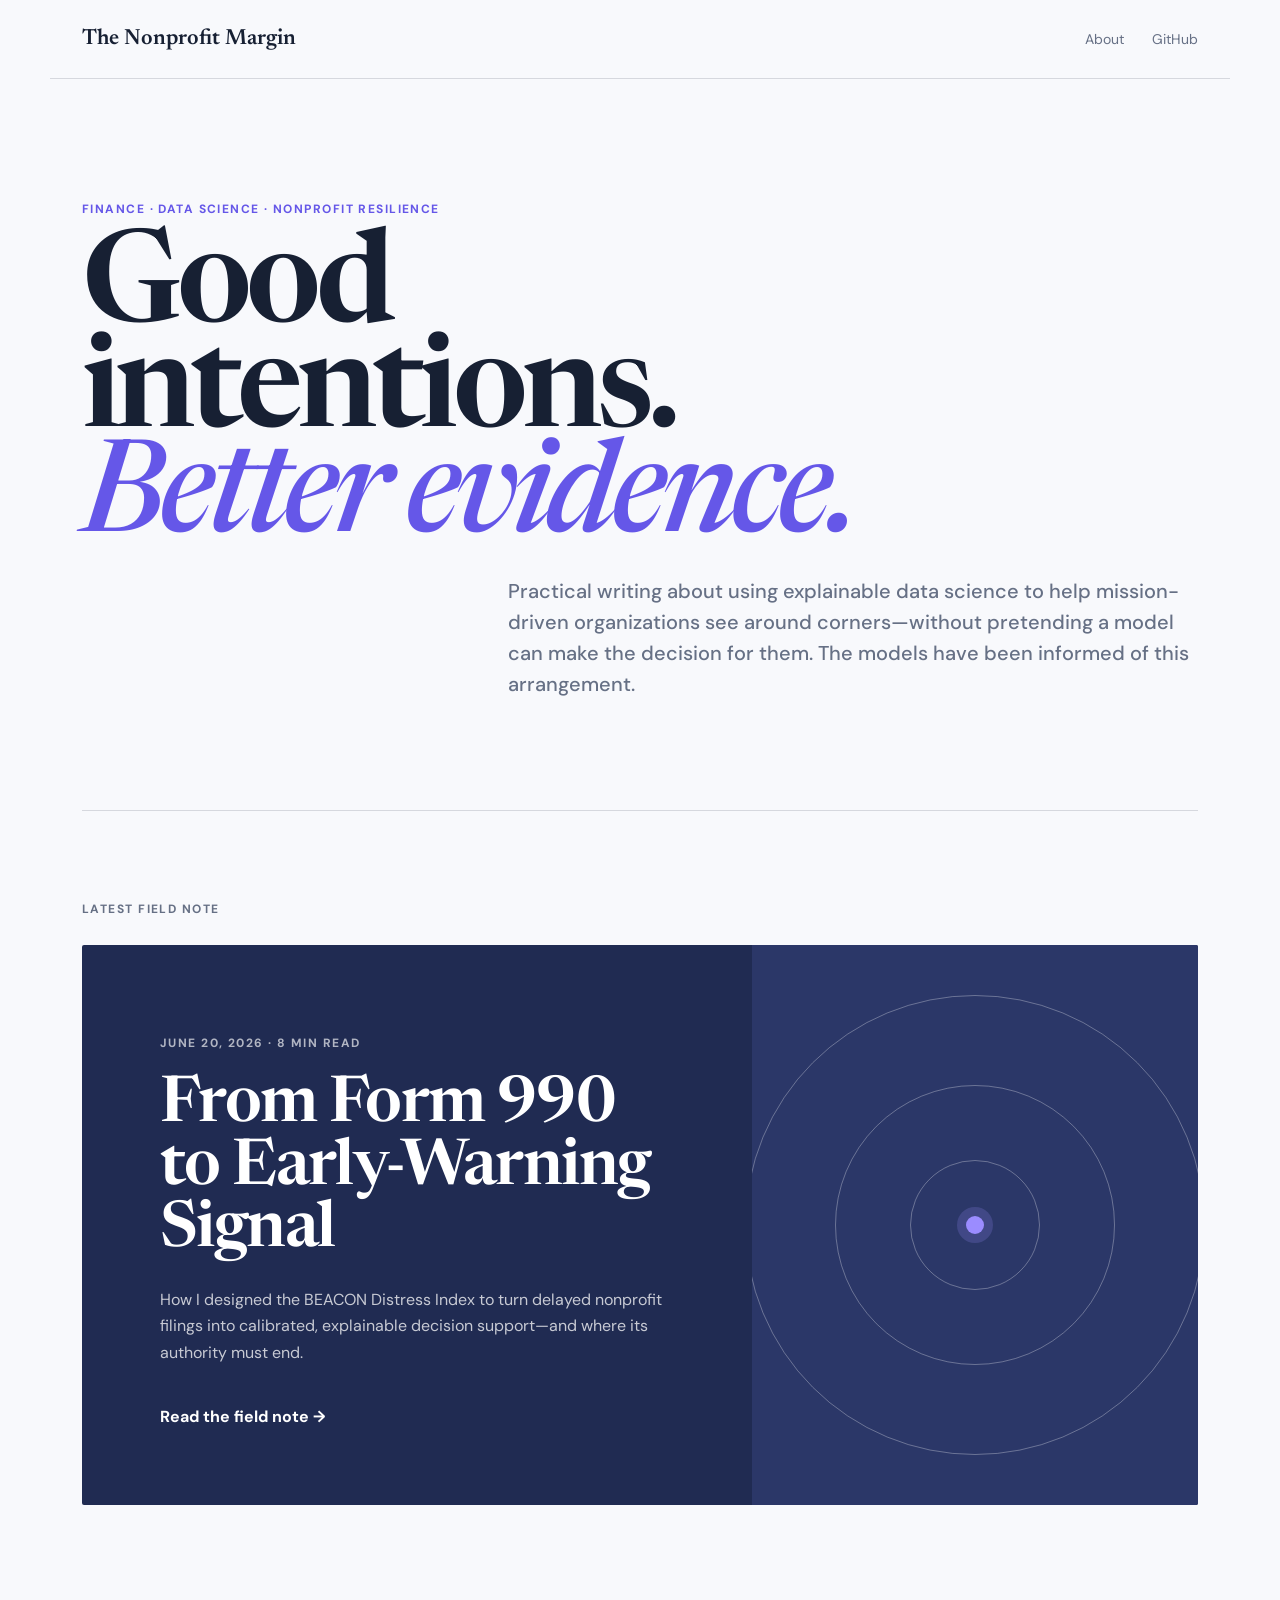
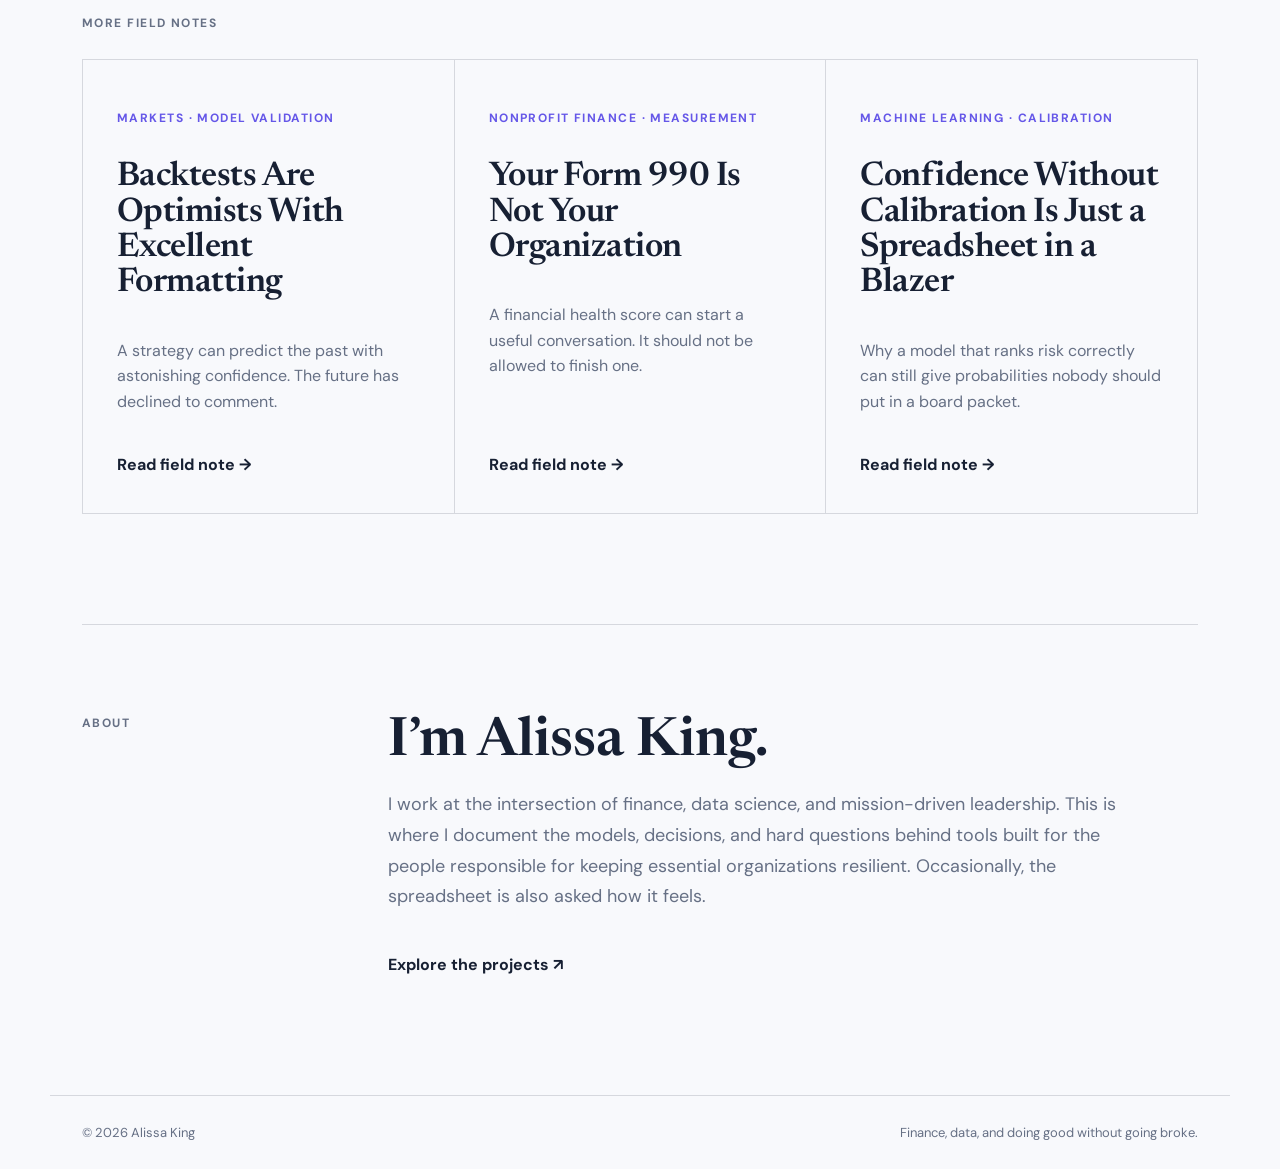
==== index.html @ 967e3ac9 "Publish three new field notes" ====
<!doctype html>
<html lang="en">
<head>
  <meta charset="utf-8">
  <meta name="viewport" content="width=device-width, initial-scale=1">
  <meta name="description" content="Practical finance, forecasting, and explainable AI for nonprofit leaders.">
  <title>The Nonprofit Margin — Alissa King</title>
  <link rel="preconnect" href="https://fonts.googleapis.com">
  <link rel="preconnect" href="https://fonts.gstatic.com" crossorigin>
  <link href="https://fonts.googleapis.com/css2?family=DM+Sans:wght@400;500;600;700&family=Newsreader:opsz,wght@6..72,500;6..72,600&display=swap" rel="stylesheet">
  <link rel="stylesheet" href="assets/styles.css?v=20260620-3">
  <script src="assets/margin.js?v=20260620-3" defer></script>
</head>
<body>
  <header class="site-header">
    <a class="wordmark" href="index.html">The Nonprofit Margin</a>
    <nav aria-label="Primary navigation">
      <a href="#about">About</a>
      <a href="https://github.com/Alissa-King">GitHub</a>
    </nav>
  </header>

  <main>
    <section class="hero">
      <p class="eyebrow">Finance · Data Science · Nonprofit Resilience</p>
      <h1>Good intentions.<br><em>Better evidence.</em></h1>
      <p class="hero-copy">Practical writing about using explainable data science to help mission-driven organizations see around corners—without pretending a model can make the decision for them. The models have been informed of this arrangement.</p>
    </section>

    <section class="latest" aria-labelledby="latest-heading">
      <div class="section-label" id="latest-heading">Latest field note</div>
      <article class="feature-card">
        <div class="feature-copy">
          <p class="post-meta"><time datetime="2026-06-20">June 20, 2026</time> · 8 min read</p>
          <h2><a href="posts/from-form-990-to-early-warning-signal.html">From Form 990 to Early-Warning Signal</a></h2>
          <p>How I designed the BEACON Distress Index to turn delayed nonprofit filings into calibrated, explainable decision support—and where its authority must end.</p>
          <a class="read-link" href="posts/from-form-990-to-early-warning-signal.html">Read the field note <span aria-hidden="true">→</span></a>
        </div>
        <div class="signal-visual" aria-hidden="true">
          <span class="pulse pulse-one"></span>
          <span class="pulse pulse-two"></span>
          <span class="pulse pulse-three"></span>
          <span class="signal-dot"></span>
        </div>
      </article>
    </section>

    <section class="post-archive" aria-labelledby="archive-heading">
      <div class="section-label" id="archive-heading">More field notes</div>
      <div class="post-grid">
        <article class="post-card">
          <p class="post-meta">Markets · Model validation</p>
          <h3><a href="posts/backtests-are-optimists.html">Backtests Are Optimists With Excellent Formatting</a></h3>
          <p>A strategy can predict the past with astonishing confidence. The future has declined to comment.</p>
          <a class="read-link" href="posts/backtests-are-optimists.html">Read field note →</a>
        </article>
        <article class="post-card">
          <p class="post-meta">Nonprofit finance · Measurement</p>
          <h3><a href="posts/your-990-is-not-your-organization.html">Your Form 990 Is Not Your Organization</a></h3>
          <p>A financial health score can start a useful conversation. It should not be allowed to finish one.</p>
          <a class="read-link" href="posts/your-990-is-not-your-organization.html">Read field note →</a>
        </article>
        <article class="post-card">
          <p class="post-meta">Machine learning · Calibration</p>
          <h3><a href="posts/confidence-without-calibration.html">Confidence Without Calibration Is Just a Spreadsheet in a Blazer</a></h3>
          <p>Why a model that ranks risk correctly can still give probabilities nobody should put in a board packet.</p>
          <a class="read-link" href="posts/confidence-without-calibration.html">Read field note →</a>
        </article>
      </div>
    </section>

    <section class="about" id="about">
      <div class="section-label">About</div>
      <div>
        <h2>I’m Alissa King.</h2>
        <p>I work at the intersection of finance, data science, and mission-driven leadership. This is where I document the models, decisions, and hard questions behind tools built for the people responsible for keeping essential organizations resilient. Occasionally, the spreadsheet is also asked how it feels.</p>
        <a class="read-link" href="https://github.com/Alissa-King">Explore the projects <span aria-hidden="true">↗</span></a>
      </div>
    </section>
  </main>

  <footer>
    <span>© 2026 Alissa King</span>
    <button class="footer-secret" type="button" data-footer-secret>Finance, data, and doing good without going broke.</button>
  </footer>
  <div class="toast" role="status" aria-live="polite" data-toast></div>
  <!-- You found the comment section. Excellent precision; terrible recall. -->
</body>
</html>
---- assets/styles.css ----
:root {
  --ink: #172033;
  --muted: #667085;
  --paper: #f8f9fc;
  --paper-deep: #edf0f7;
  --accent: #6557e8;
  --primary: #202b52;
  --line: rgba(23, 32, 51, 0.15);
  --display: "Newsreader", Georgia, serif;
  --sans: "DM Sans", system-ui, sans-serif;
}

* { box-sizing: border-box; }
html { scroll-behavior: smooth; }
body { margin: 0; color: var(--ink); background: var(--paper); font-family: var(--sans); }
a { color: inherit; }

.site-header, footer { max-width: 1180px; margin: auto; display: flex; justify-content: space-between; align-items: center; padding: 28px 32px; }
.site-header { border-bottom: 1px solid var(--line); }
.wordmark { font: 600 22px/1 var(--display); text-decoration: none; }
nav { display: flex; gap: 28px; }
nav a { color: var(--muted); font-size: 14px; text-decoration: none; }
nav a:hover, .read-link:hover { color: var(--accent); }

main { max-width: 1180px; margin: auto; padding: 0 32px; }
.hero { min-height: 570px; padding: 110px 0 90px; border-bottom: 1px solid var(--line); }
.eyebrow, .section-label, .post-meta, .callout-label { text-transform: uppercase; letter-spacing: .12em; font-size: 12px; font-weight: 700; }
.eyebrow { color: var(--accent); }
.hero h1 { max-width: 900px; margin: 22px 0; font: 600 clamp(64px, 10vw, 138px)/.82 var(--display); letter-spacing: -.045em; }
.hero h1 em { color: var(--accent); font-weight: 500; }
.hero-copy { max-width: 690px; margin-left: auto; color: var(--muted); font: 500 20px/1.55 var(--sans); }

.latest { padding: 90px 0 110px; }
.section-label { margin-bottom: 28px; color: var(--muted); }
.feature-card { display: grid; grid-template-columns: 3fr 2fr; min-height: 440px; background: var(--primary); color: white; border-radius: 2px; overflow: hidden; }
.feature-copy { padding: clamp(38px, 7vw, 78px); }
.post-meta { color: rgba(255,255,255,.65); }
.feature-card h2 { margin: 24px 0; max-width: 650px; font: 600 clamp(42px, 5vw, 72px)/.98 var(--display); letter-spacing: -.025em; }
.feature-card h2 a { text-decoration: none; }
.feature-card p:not(.post-meta) { max-width: 600px; color: rgba(255,255,255,.75); line-height: 1.65; }
.read-link { display: inline-block; margin-top: 24px; font-weight: 700; text-decoration: none; }

.post-archive { padding: 0 0 110px; }
.post-grid { display: grid; grid-template-columns: repeat(3, 1fr); border-top: 1px solid var(--line); border-left: 1px solid var(--line); }
.post-card { min-height: 390px; display: flex; flex-direction: column; padding: 38px 34px; border-right: 1px solid var(--line); border-bottom: 1px solid var(--line); }
.post-card .post-meta { color: var(--accent); }
.post-card h3 { margin: 22px 0 20px; font: 600 34px/1.04 var(--display); letter-spacing: -.015em; }
.post-card h3 a { text-decoration: none; }
.post-card > p:not(.post-meta) { color: var(--muted); line-height: 1.6; }
.post-card .read-link { margin-top: auto; padding-top: 24px; }

.signal-visual { position: relative; min-height: 330px; overflow: hidden; background: #2b3768; }
.pulse { position: absolute; left: 50%; top: 50%; width: 130px; height: 130px; border: 1px solid rgba(255,255,255,.3); border-radius: 50%; transform: translate(-50%,-50%); }
.pulse-two { width: 280px; height: 280px; }
.pulse-three { width: 460px; height: 460px; }
.signal-dot { position: absolute; left: 50%; top: 50%; width: 18px; height: 18px; background: #9b8cff; border-radius: 50%; transform: translate(-50%,-50%); box-shadow: 0 0 0 9px rgba(155,140,255,.2); }

.about { display: grid; grid-template-columns: 1fr 3fr; gap: 36px; padding: 90px 0 120px; border-top: 1px solid var(--line); }
.about h2 { margin: 0 0 20px; font: 600 54px/1 var(--display); }
.about p { max-width: 740px; color: var(--muted); font: 18px/1.7 var(--sans); }
footer { border-top: 1px solid var(--line); color: var(--muted); font-size: 13px; }
.footer-secret { padding: 0; color: inherit; background: none; border: 0; font: inherit; cursor: default; }
.footer-secret:focus-visible { outline: 2px solid var(--accent); outline-offset: 5px; }
.toast { position: fixed; right: 24px; bottom: 24px; z-index: 10; max-width: 340px; padding: 14px 18px; color: white; background: var(--ink); border-left: 4px solid var(--accent); font-size: 13px; line-height: 1.5; opacity: 0; transform: translateY(12px); pointer-events: none; transition: opacity .2s ease, transform .2s ease; }
.toast.is-visible { opacity: 1; transform: translateY(0); }

.article-shell { max-width: 1020px; }
.article-header { padding: 70px 0 64px; border-bottom: 1px solid var(--line); }
.back-link { display: inline-block; margin-bottom: 60px; color: var(--muted); font-size: 14px; text-decoration: none; }
.article-header h1 { max-width: 960px; margin: 20px 0 28px; font: 600 clamp(58px, 9vw, 106px)/.9 var(--display); letter-spacing: -.035em; }
.dek { max-width: 800px; color: var(--muted); font: 500 22px/1.55 var(--sans); }
.byline { display: flex; gap: 26px; margin-top: 42px; color: var(--muted); font-size: 13px; }
.article-body { max-width: 730px; margin: 72px auto 120px; }
.article-body p { margin: 0 0 28px; font: 19px/1.72 var(--display); }
.article-body .lede { font-size: 30px; line-height: 1.35; }
.article-body h2 { margin: 72px 0 24px; font: 600 43px/1.08 var(--display); letter-spacing: -.015em; }
.article-body a { text-decoration-color: var(--accent); text-underline-offset: 3px; }
.formula { margin: 46px 0; padding: 38px 22px; background: white; border-left: 4px solid var(--accent); text-align: center; font: 500 clamp(23px, 4vw, 36px)/1.3 var(--display); }
.formula span { color: var(--accent); font-weight: 700; }
.callout { margin: 52px -54px; padding: 34px 42px; border: 1px solid var(--line); background: var(--paper-deep); }
.callout p { margin: 0; }
.callout .callout-label { margin-bottom: 12px; color: var(--accent); font-family: var(--sans); }
.callout.dark { color: white; background: var(--primary); border: 0; }
.callout.dark .callout-label { color: #bcb5ff; }
figure { margin: 52px -90px; }
figcaption { max-width: 660px; margin: 15px auto 0; color: var(--muted); font-size: 13px; line-height: 1.5; }
.timeline { display: grid; grid-template-columns: 7fr 2fr 2fr; min-height: 150px; color: white; }
.timeline-block { display: flex; flex-direction: column; justify-content: center; gap: 8px; padding: 24px; }
.timeline-block strong { font: 600 26px/1 var(--display); }
.timeline-block span { font-size: 13px; opacity: .72; }
.train { background: var(--primary); }
.calibrate { background: #5868c9; }
.test { background: var(--ink); }
.chart-figure img { width: 100%; display: block; background: white; }
.article-end { margin-top: 72px; padding-top: 40px; border-top: 1px solid var(--line); }
.article-end p { font-family: var(--sans); font-size: 14px; }
.button { display: inline-block; padding: 15px 20px; color: white; background: var(--primary); font: 700 14px/1 var(--sans); text-decoration: none; }

@media (max-width: 760px) {
  .site-header, footer, main { padding-left: 20px; padding-right: 20px; }
  nav { gap: 16px; }
  .hero { min-height: auto; padding: 80px 0; }
  .hero h1 { font-size: clamp(60px, 20vw, 90px); }
  .hero-copy { margin-top: 50px; }
  .feature-card { grid-template-columns: 1fr; }
  .post-grid { grid-template-columns: 1fr; }
  .post-card { min-height: 330px; }
  .signal-visual { min-height: 260px; }
  .about { grid-template-columns: 1fr; }
  .article-header { padding-top: 48px; }
  .back-link { margin-bottom: 45px; }
  .byline { flex-direction: column; gap: 8px; }
  .article-body { margin-top: 52px; }
  .callout, figure { margin-left: 0; margin-right: 0; }
  .callout { padding: 28px; }
  .timeline { grid-template-columns: 1fr; }
  footer { align-items: flex-start; gap: 15px; flex-direction: column; }
}

@media (prefers-reduced-motion: reduce) { html { scroll-behavior: auto; } }
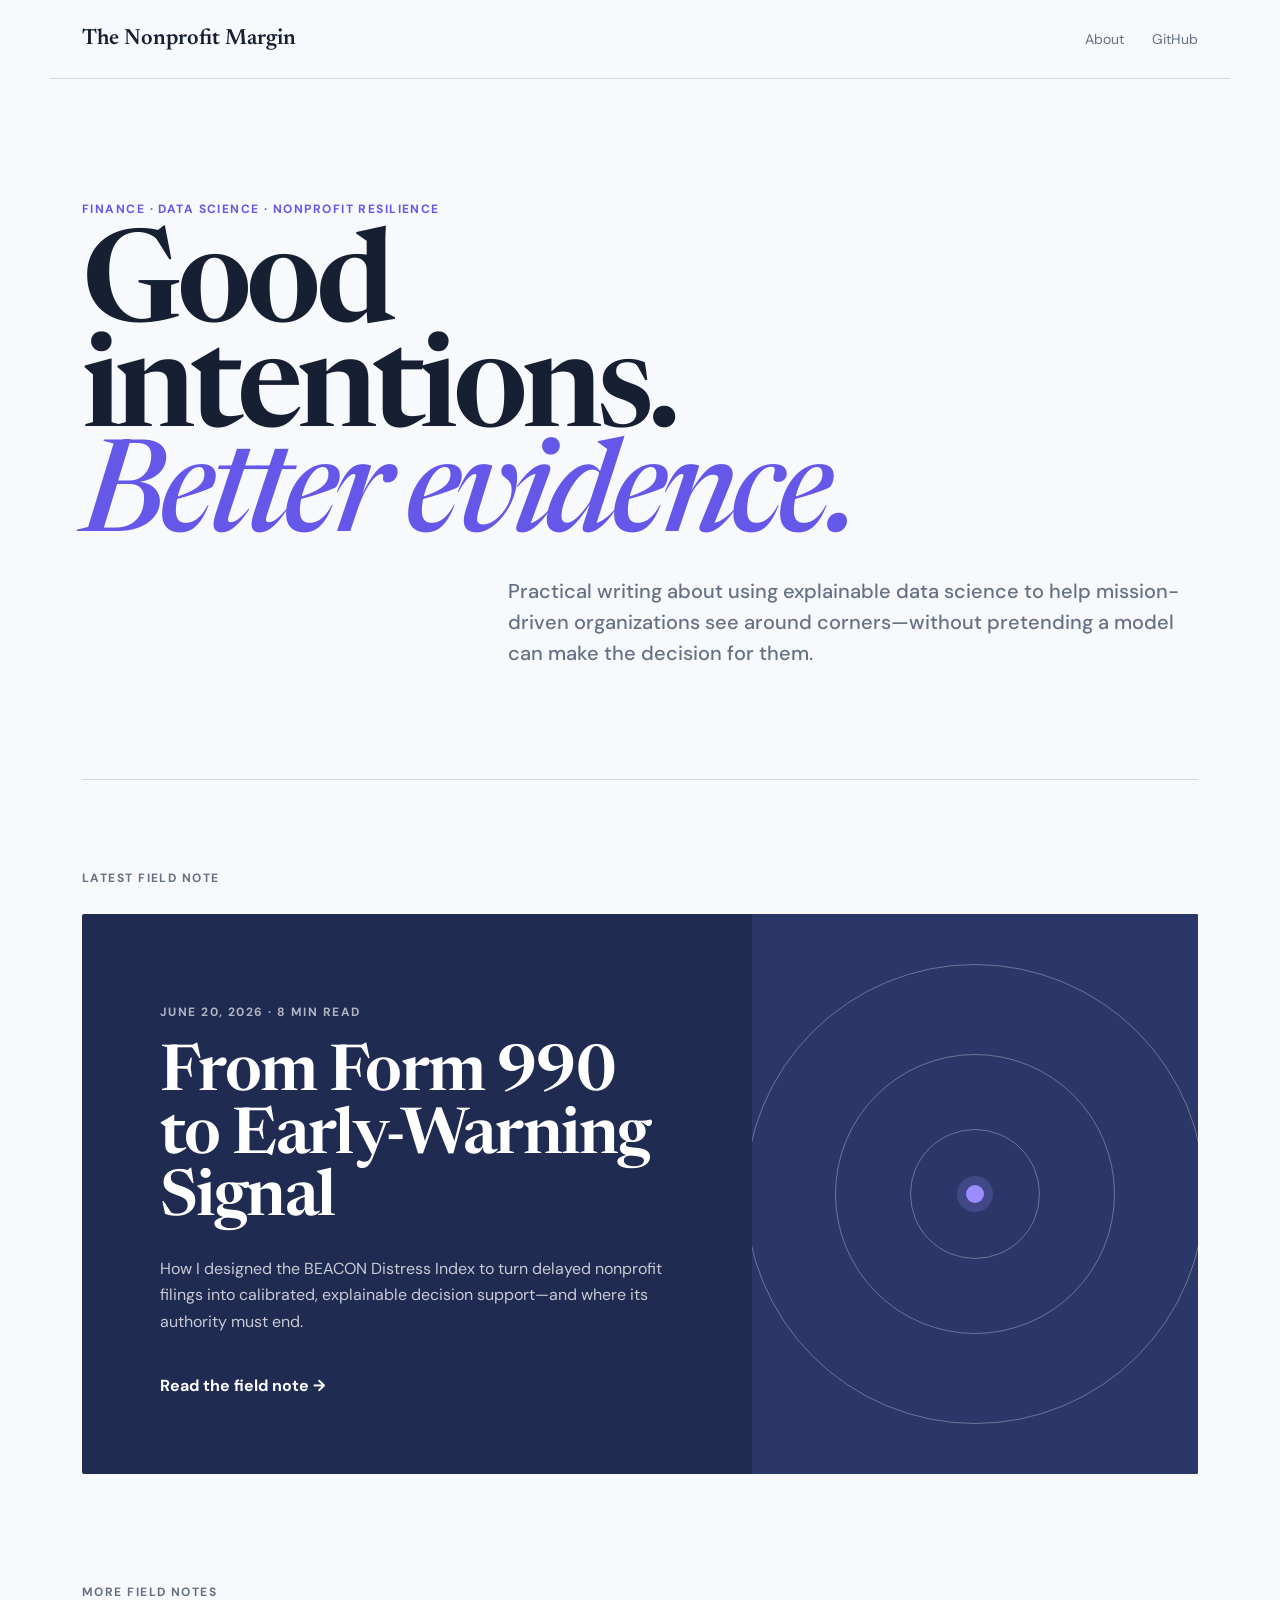
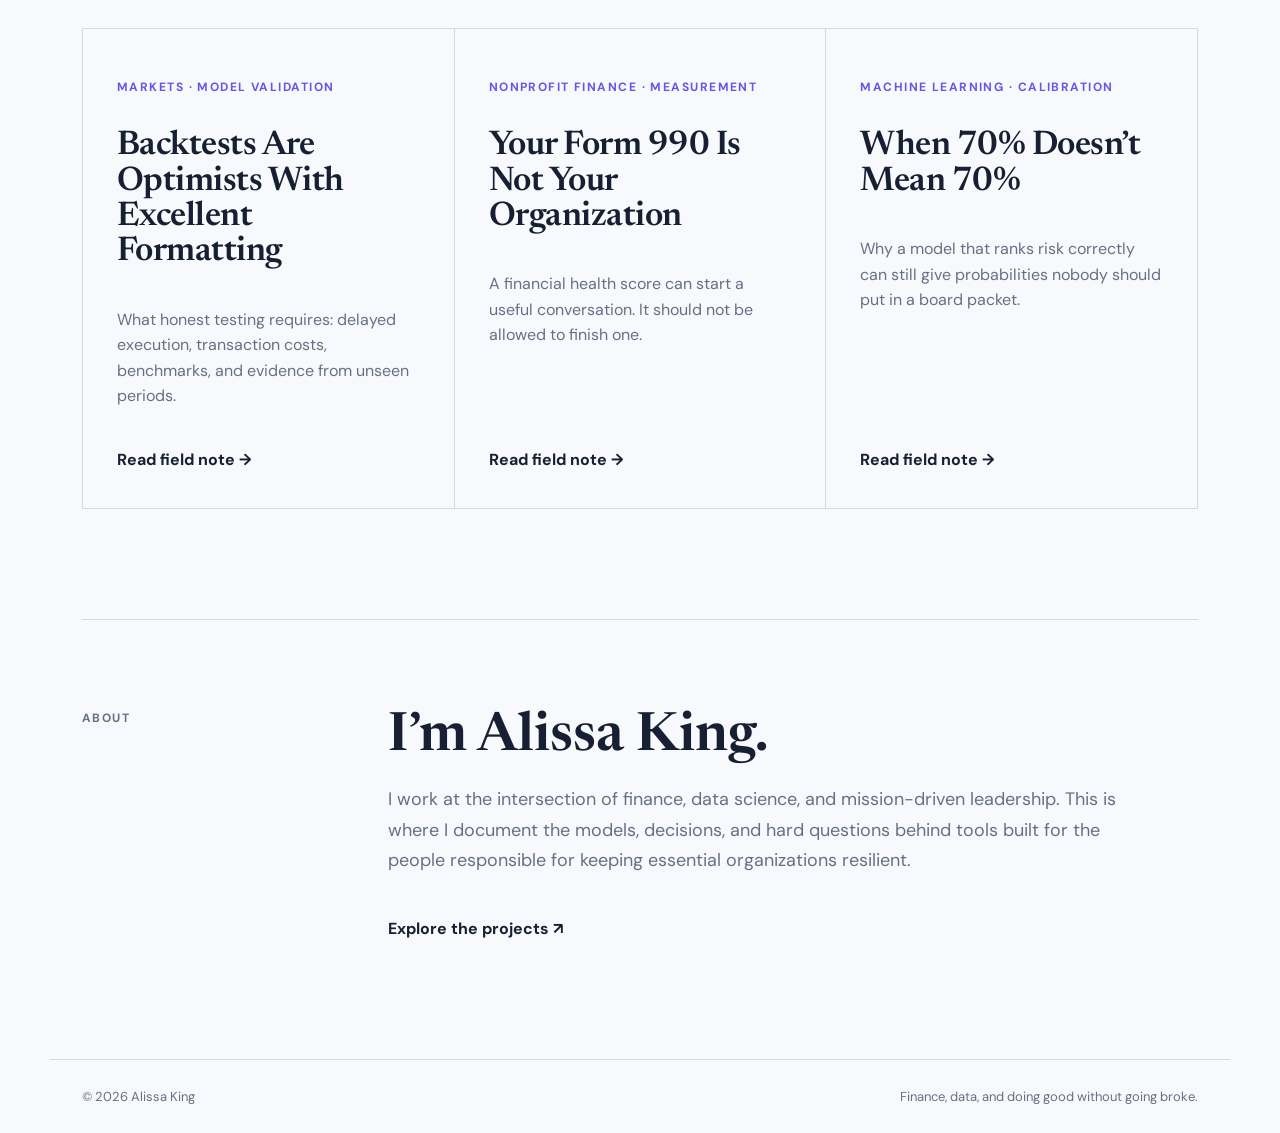
==== commit 7ab6fcb1: "Refine the editorial voice and calibration title" ====
--- a/index.html
+++ b/index.html
@@ -24,7 +24,7 @@
     <section class="hero">
       <p class="eyebrow">Finance · Data Science · Nonprofit Resilience</p>
       <h1>Good intentions.<br><em>Better evidence.</em></h1>
-      <p class="hero-copy">Practical writing about using explainable data science to help mission-driven organizations see around corners—without pretending a model can make the decision for them. The models have been informed of this arrangement.</p>
+      <p class="hero-copy">Practical writing about using explainable data science to help mission-driven organizations see around corners—without pretending a model can make the decision for them.</p>
     </section>
 
     <section class="latest" aria-labelledby="latest-heading">
@@ -51,7 +51,7 @@
         <article class="post-card">
           <p class="post-meta">Markets · Model validation</p>
           <h3><a href="posts/backtests-are-optimists.html">Backtests Are Optimists With Excellent Formatting</a></h3>
-          <p>A strategy can predict the past with astonishing confidence. The future has declined to comment.</p>
+          <p>What honest testing requires: delayed execution, transaction costs, benchmarks, and evidence from unseen periods.</p>
           <a class="read-link" href="posts/backtests-are-optimists.html">Read field note →</a>
         </article>
         <article class="post-card">
@@ -62,7 +62,7 @@
         </article>
         <article class="post-card">
           <p class="post-meta">Machine learning · Calibration</p>
-          <h3><a href="posts/confidence-without-calibration.html">Confidence Without Calibration Is Just a Spreadsheet in a Blazer</a></h3>
+          <h3><a href="posts/confidence-without-calibration.html">When 70% Doesn’t Mean 70%</a></h3>
           <p>Why a model that ranks risk correctly can still give probabilities nobody should put in a board packet.</p>
           <a class="read-link" href="posts/confidence-without-calibration.html">Read field note →</a>
         </article>
@@ -73,7 +73,7 @@
       <div class="section-label">About</div>
       <div>
         <h2>I’m Alissa King.</h2>
-        <p>I work at the intersection of finance, data science, and mission-driven leadership. This is where I document the models, decisions, and hard questions behind tools built for the people responsible for keeping essential organizations resilient. Occasionally, the spreadsheet is also asked how it feels.</p>
+        <p>I work at the intersection of finance, data science, and mission-driven leadership. This is where I document the models, decisions, and hard questions behind tools built for the people responsible for keeping essential organizations resilient.</p>
         <a class="read-link" href="https://github.com/Alissa-King">Explore the projects <span aria-hidden="true">↗</span></a>
       </div>
     </section>
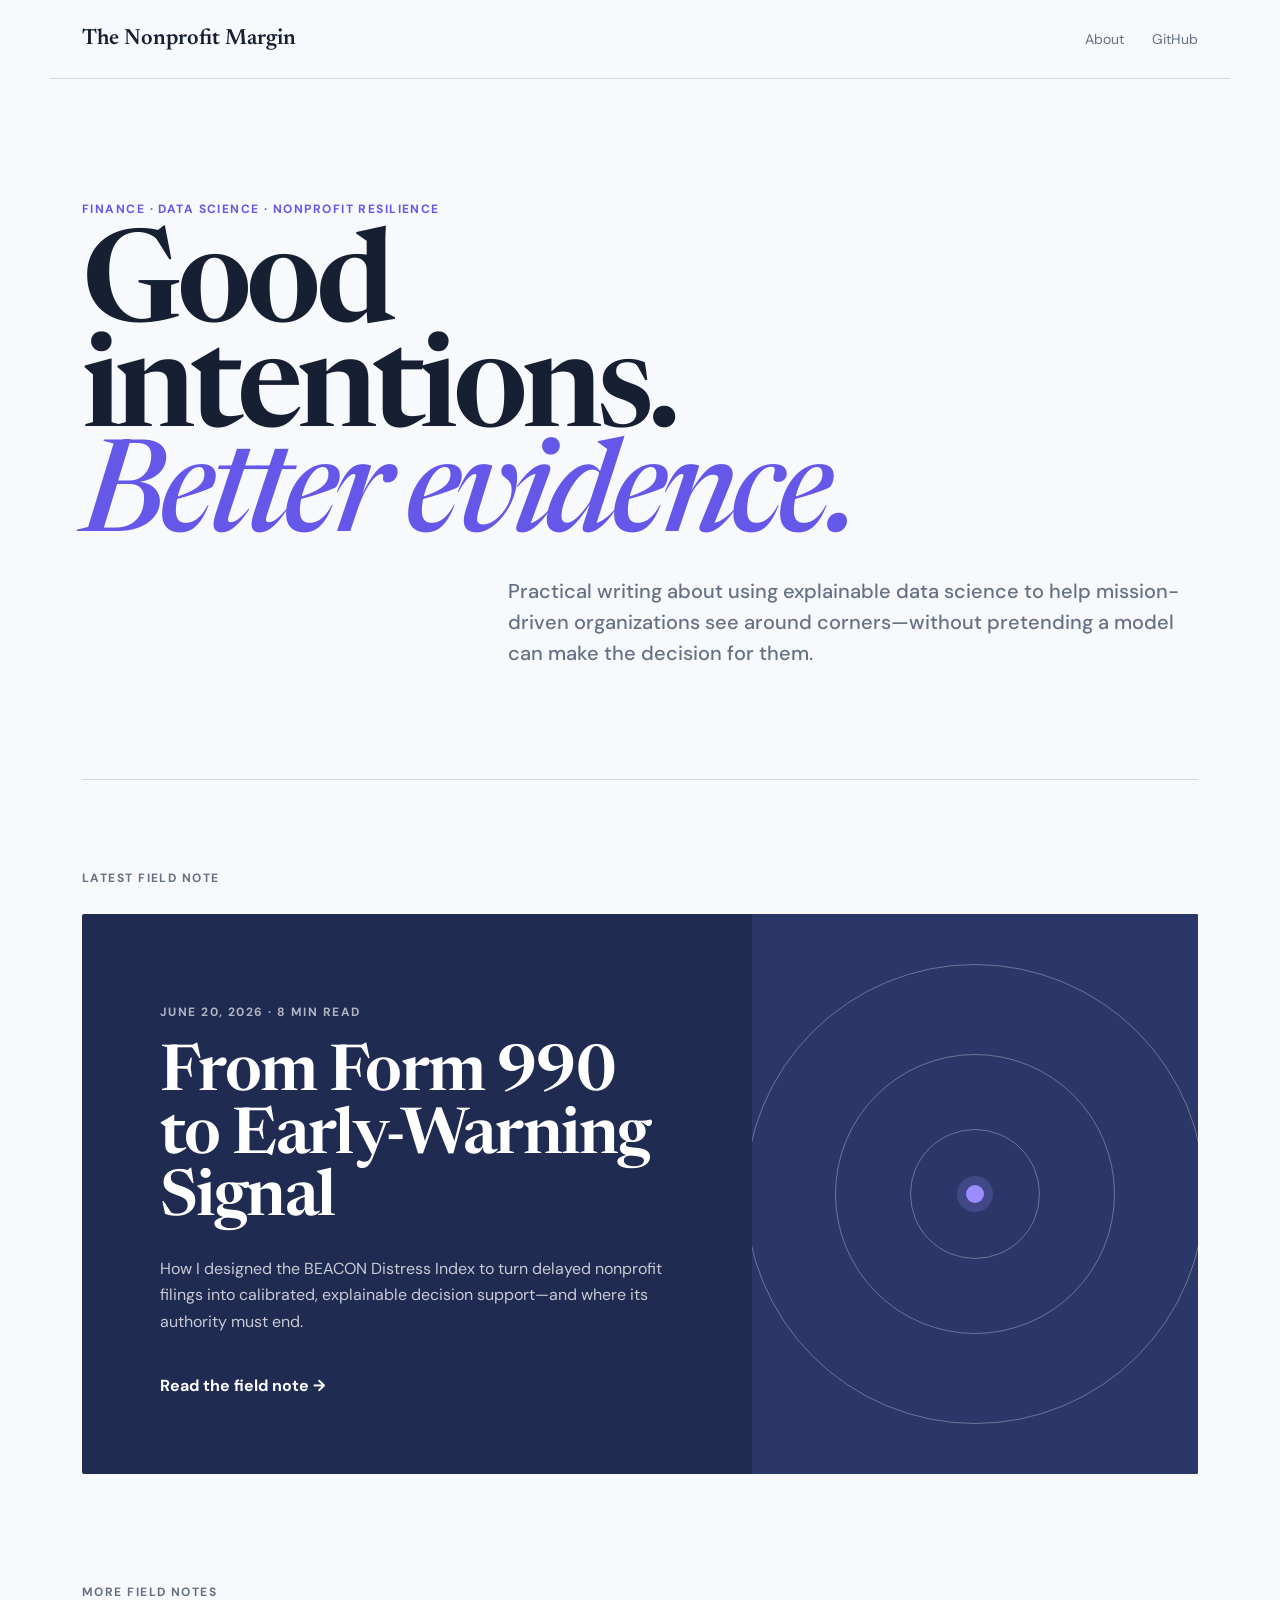
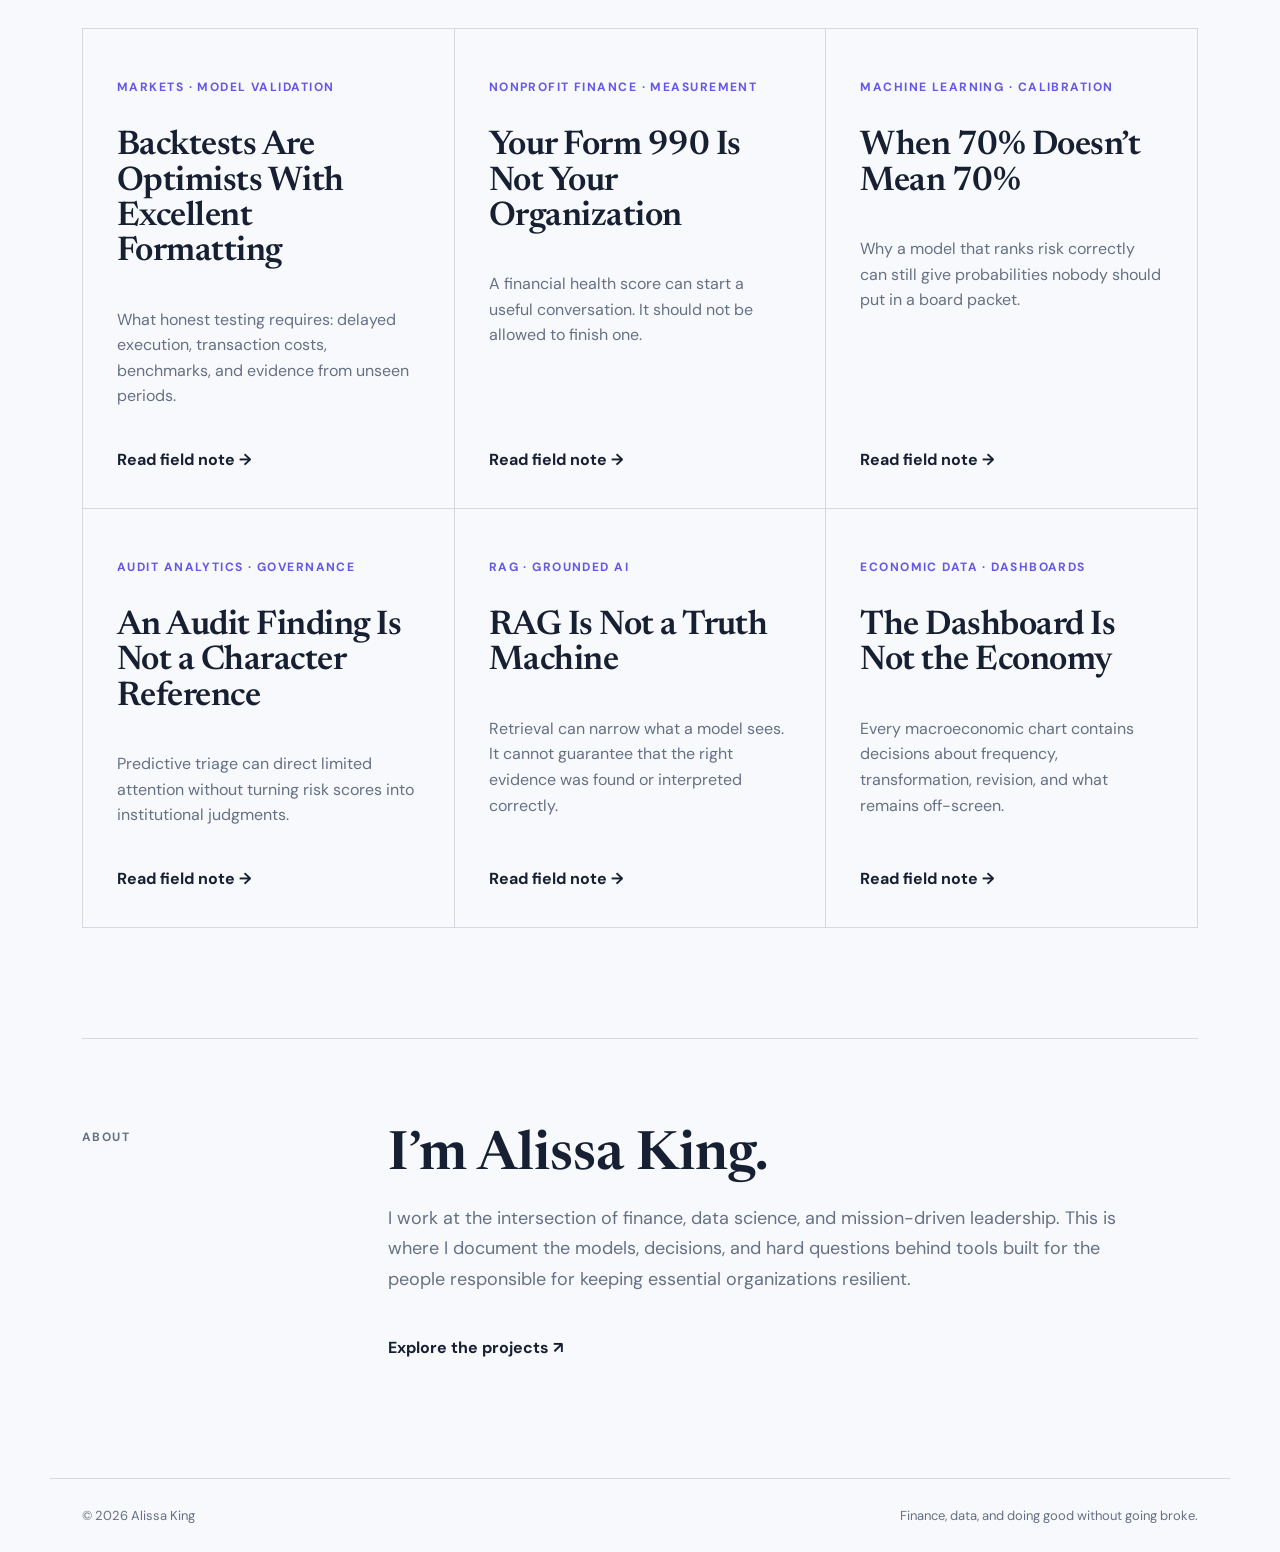
==== commit eb452a25: "Publish audit, RAG, and economic dashboard field notes" ====
--- a/index.html
+++ b/index.html
@@ -66,6 +66,24 @@
           <p>Why a model that ranks risk correctly can still give probabilities nobody should put in a board packet.</p>
           <a class="read-link" href="posts/confidence-without-calibration.html">Read field note →</a>
         </article>
+        <article class="post-card">
+          <p class="post-meta">Audit analytics · Governance</p>
+          <h3><a href="posts/audit-finding-not-character-reference.html">An Audit Finding Is Not a Character Reference</a></h3>
+          <p>Predictive triage can direct limited attention without turning risk scores into institutional judgments.</p>
+          <a class="read-link" href="posts/audit-finding-not-character-reference.html">Read field note →</a>
+        </article>
+        <article class="post-card">
+          <p class="post-meta">RAG · Grounded AI</p>
+          <h3><a href="posts/rag-is-not-a-truth-machine.html">RAG Is Not a Truth Machine</a></h3>
+          <p>Retrieval can narrow what a model sees. It cannot guarantee that the right evidence was found or interpreted correctly.</p>
+          <a class="read-link" href="posts/rag-is-not-a-truth-machine.html">Read field note →</a>
+        </article>
+        <article class="post-card">
+          <p class="post-meta">Economic data · Dashboards</p>
+          <h3><a href="posts/dashboard-is-not-the-economy.html">The Dashboard Is Not the Economy</a></h3>
+          <p>Every macroeconomic chart contains decisions about frequency, transformation, revision, and what remains off-screen.</p>
+          <a class="read-link" href="posts/dashboard-is-not-the-economy.html">Read field note →</a>
+        </article>
       </div>
     </section>
 
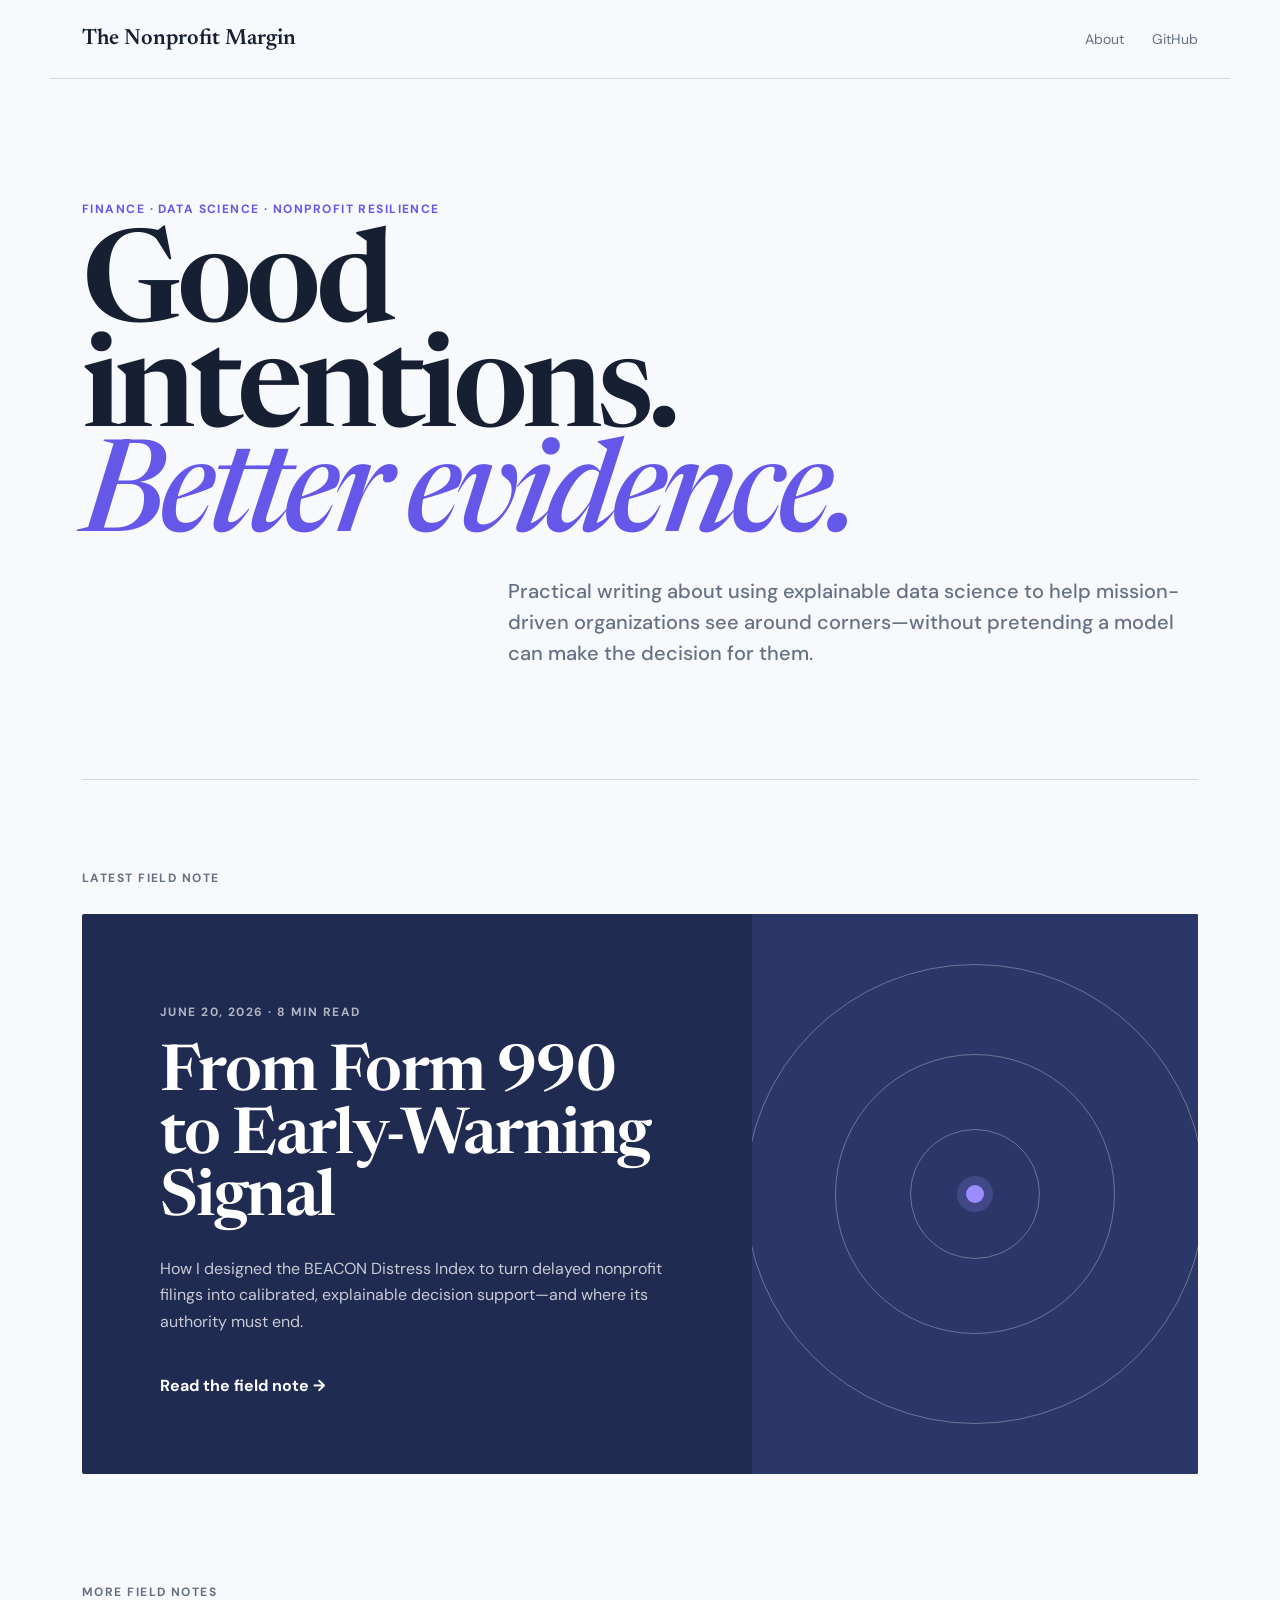
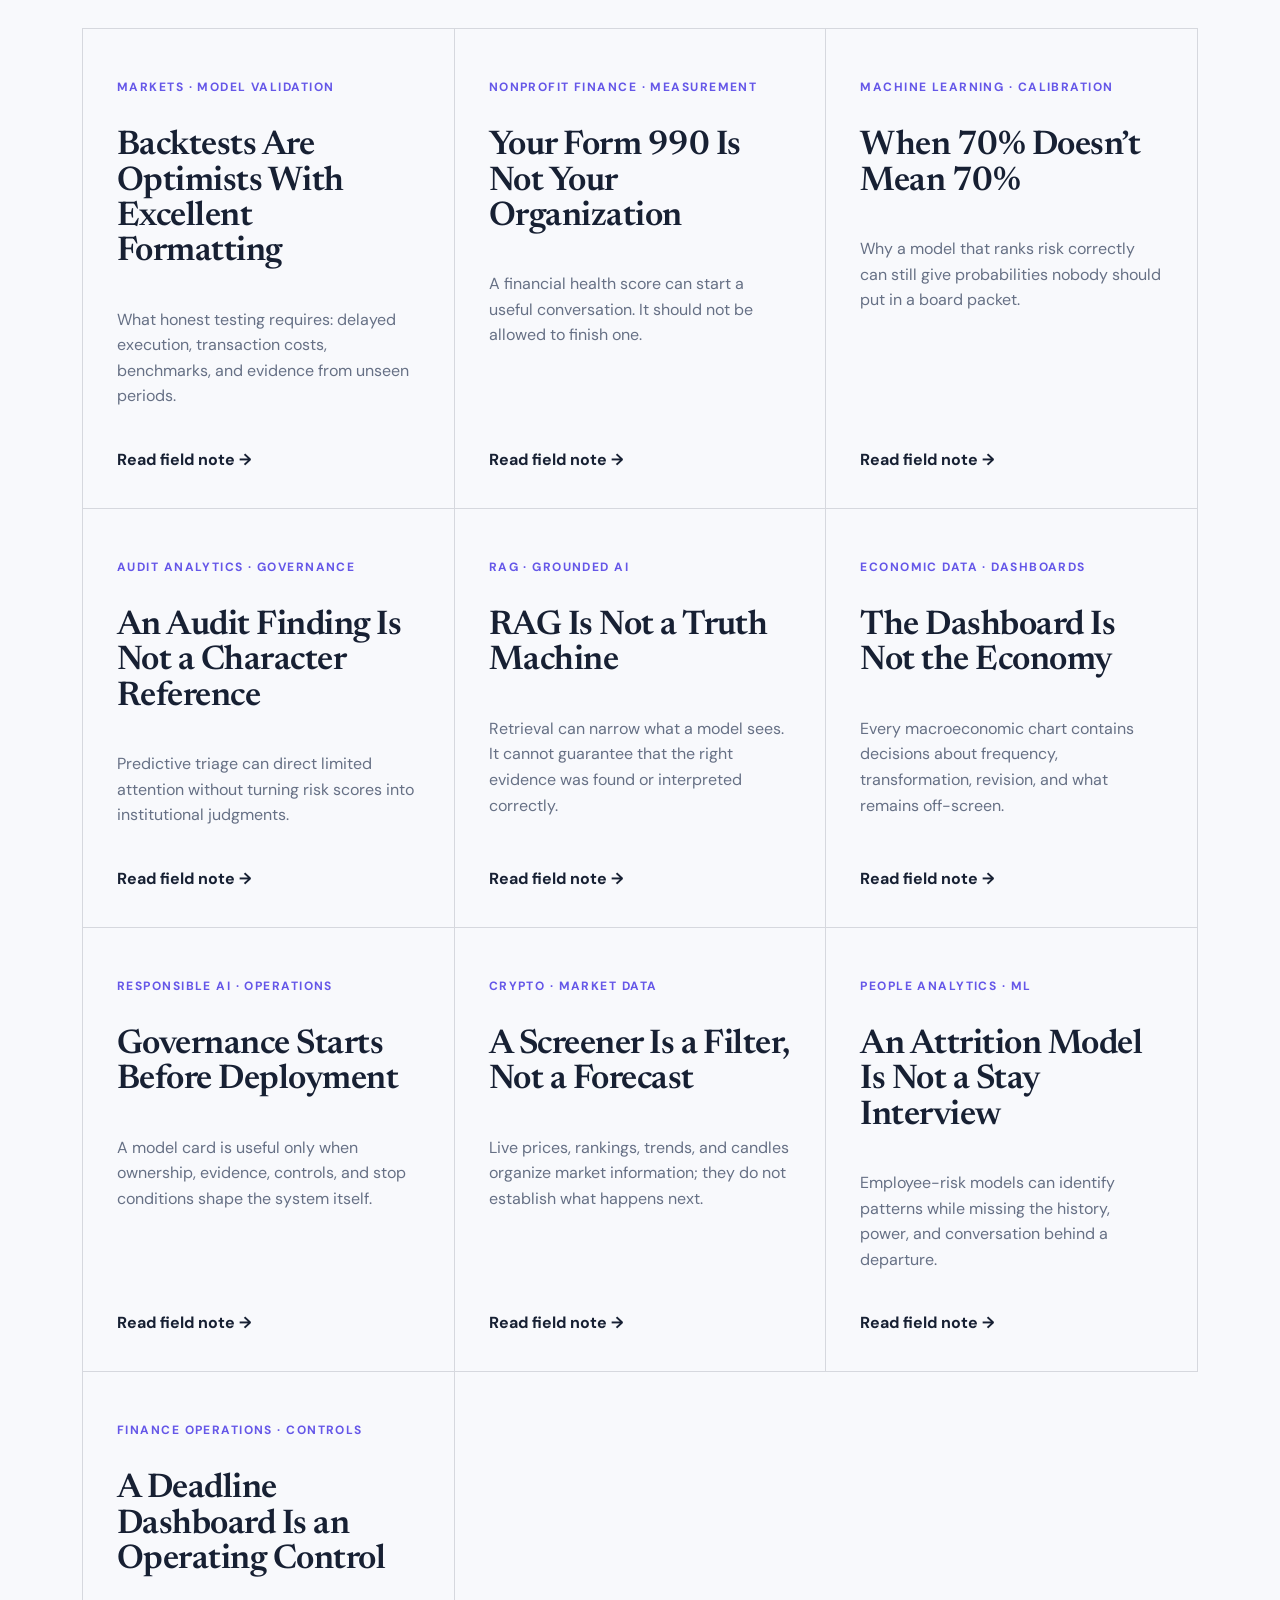
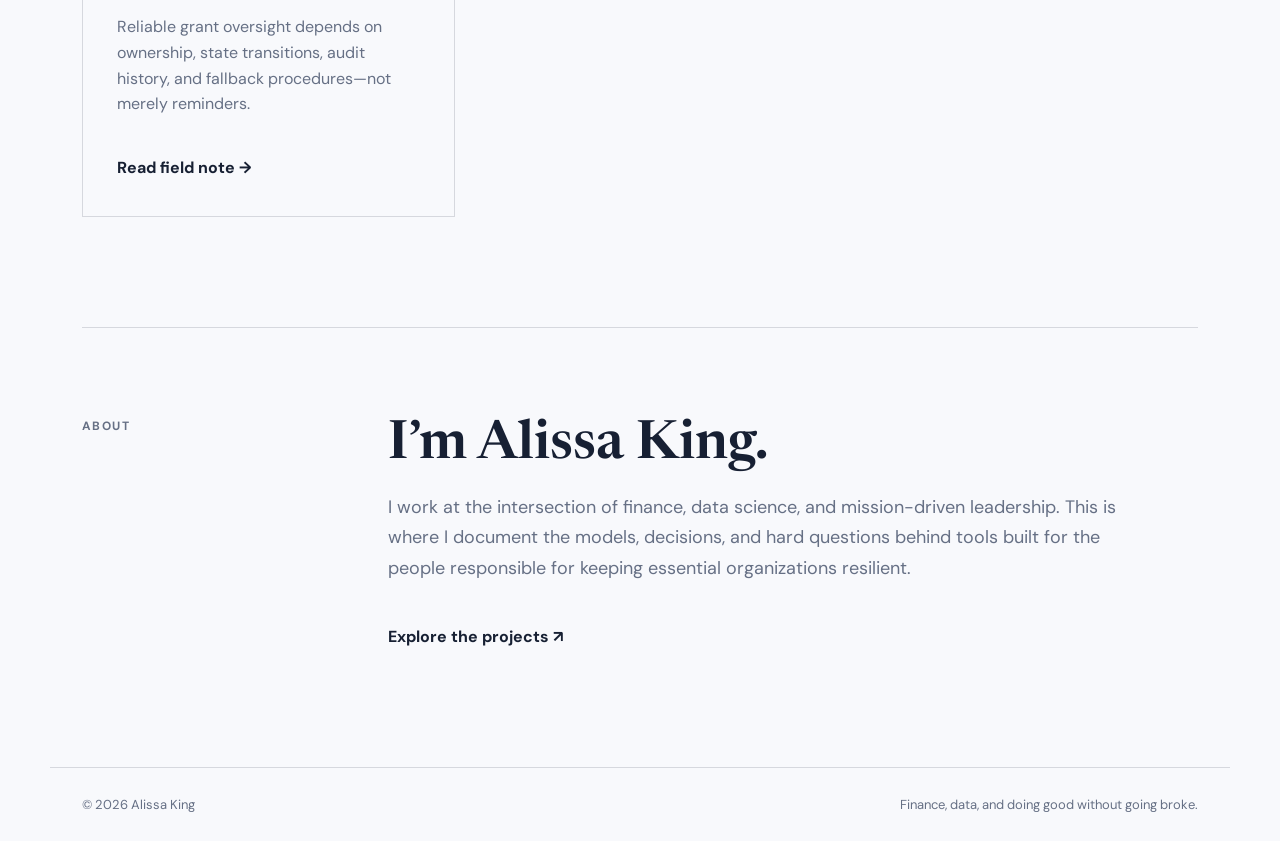
==== commit b3c6c95c: "Add field notes for remaining portfolio projects" ====
--- a/index.html
+++ b/index.html
@@ -84,6 +84,30 @@
           <p>Every macroeconomic chart contains decisions about frequency, transformation, revision, and what remains off-screen.</p>
           <a class="read-link" href="posts/dashboard-is-not-the-economy.html">Read field note →</a>
         </article>
+        <article class="post-card">
+          <p class="post-meta">Responsible AI · Operations</p>
+          <h3><a href="posts/governance-starts-before-deployment.html">Governance Starts Before Deployment</a></h3>
+          <p>A model card is useful only when ownership, evidence, controls, and stop conditions shape the system itself.</p>
+          <a class="read-link" href="posts/governance-starts-before-deployment.html">Read field note →</a>
+        </article>
+        <article class="post-card">
+          <p class="post-meta">Crypto · Market data</p>
+          <h3><a href="posts/screener-is-not-a-forecast.html">A Screener Is a Filter, Not a Forecast</a></h3>
+          <p>Live prices, rankings, trends, and candles organize market information; they do not establish what happens next.</p>
+          <a class="read-link" href="posts/screener-is-not-a-forecast.html">Read field note →</a>
+        </article>
+        <article class="post-card">
+          <p class="post-meta">People analytics · ML</p>
+          <h3><a href="posts/attrition-model-is-not-a-stay-interview.html">An Attrition Model Is Not a Stay Interview</a></h3>
+          <p>Employee-risk models can identify patterns while missing the history, power, and conversation behind a departure.</p>
+          <a class="read-link" href="posts/attrition-model-is-not-a-stay-interview.html">Read field note →</a>
+        </article>
+        <article class="post-card">
+          <p class="post-meta">Finance operations · Controls</p>
+          <h3><a href="posts/deadline-dashboard-is-an-operating-control.html">A Deadline Dashboard Is an Operating Control</a></h3>
+          <p>Reliable grant oversight depends on ownership, state transitions, audit history, and fallback procedures—not merely reminders.</p>
+          <a class="read-link" href="posts/deadline-dashboard-is-an-operating-control.html">Read field note →</a>
+        </article>
       </div>
     </section>
 
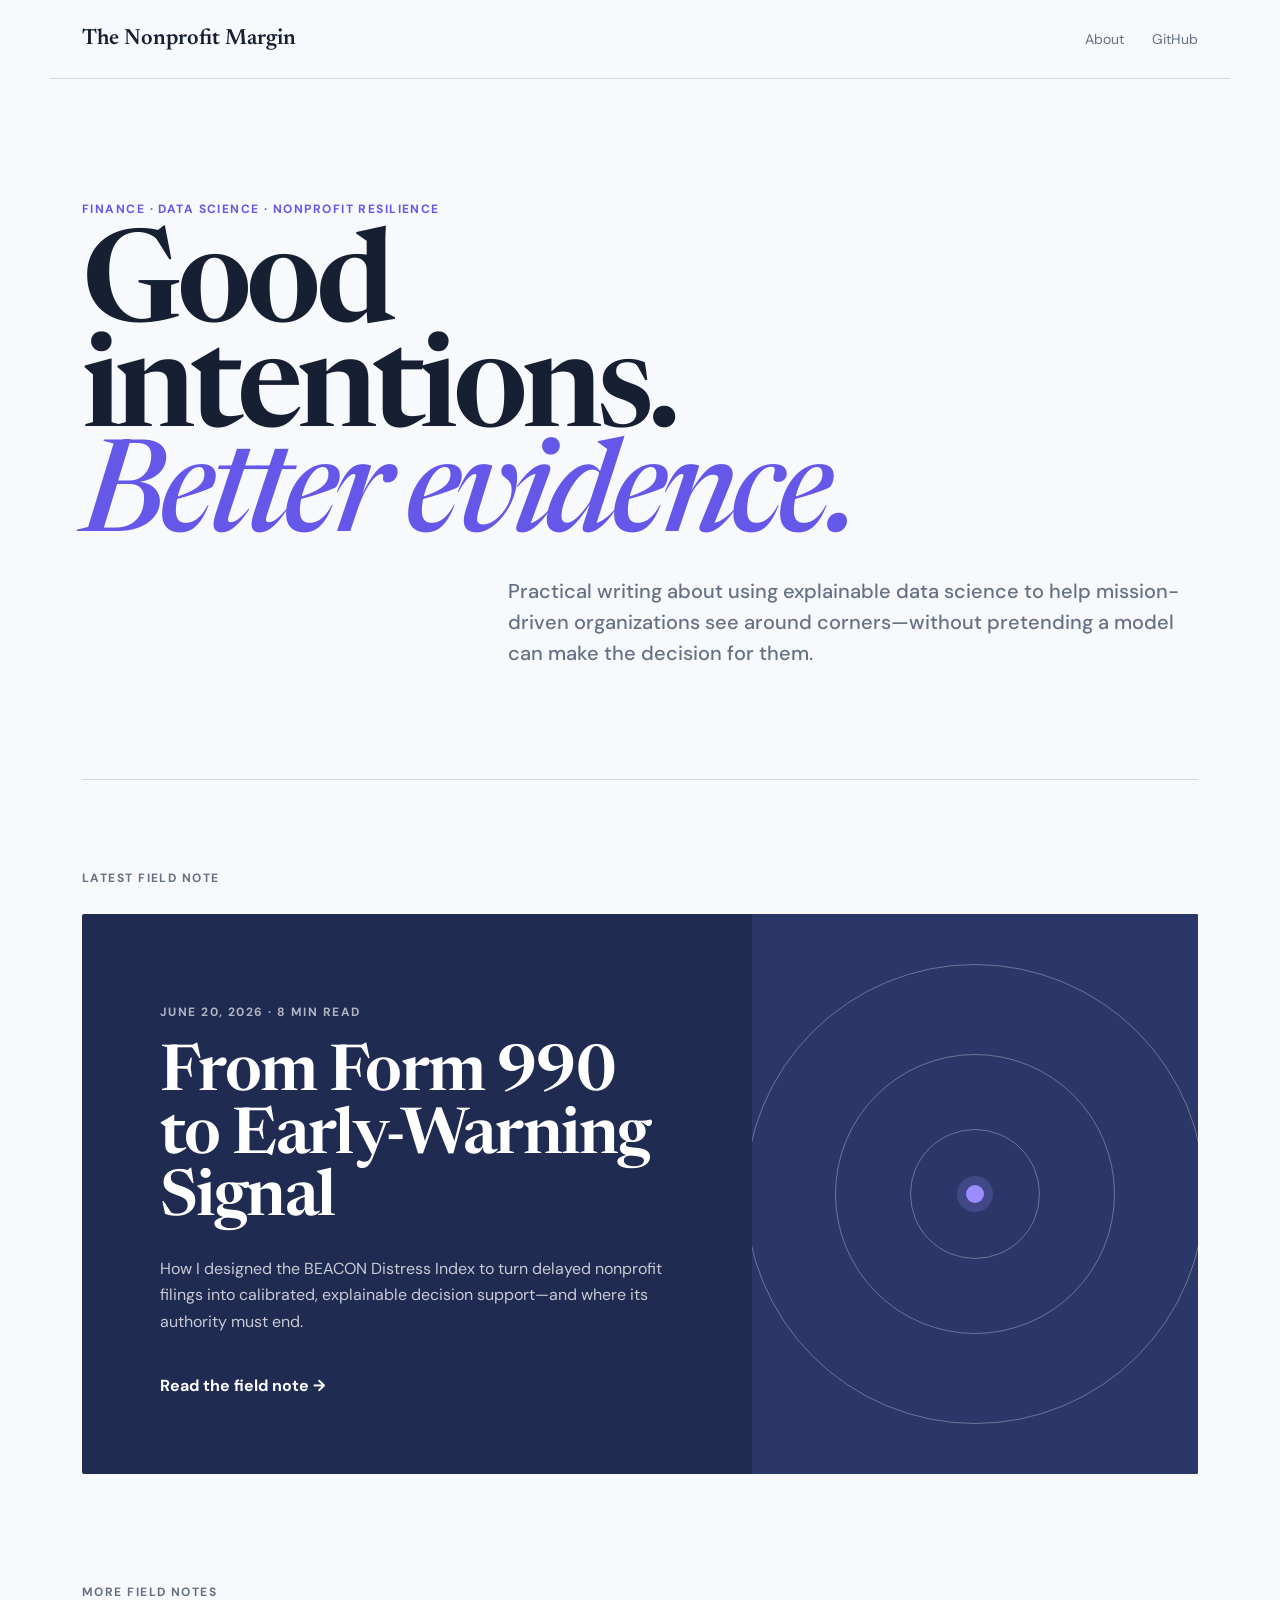
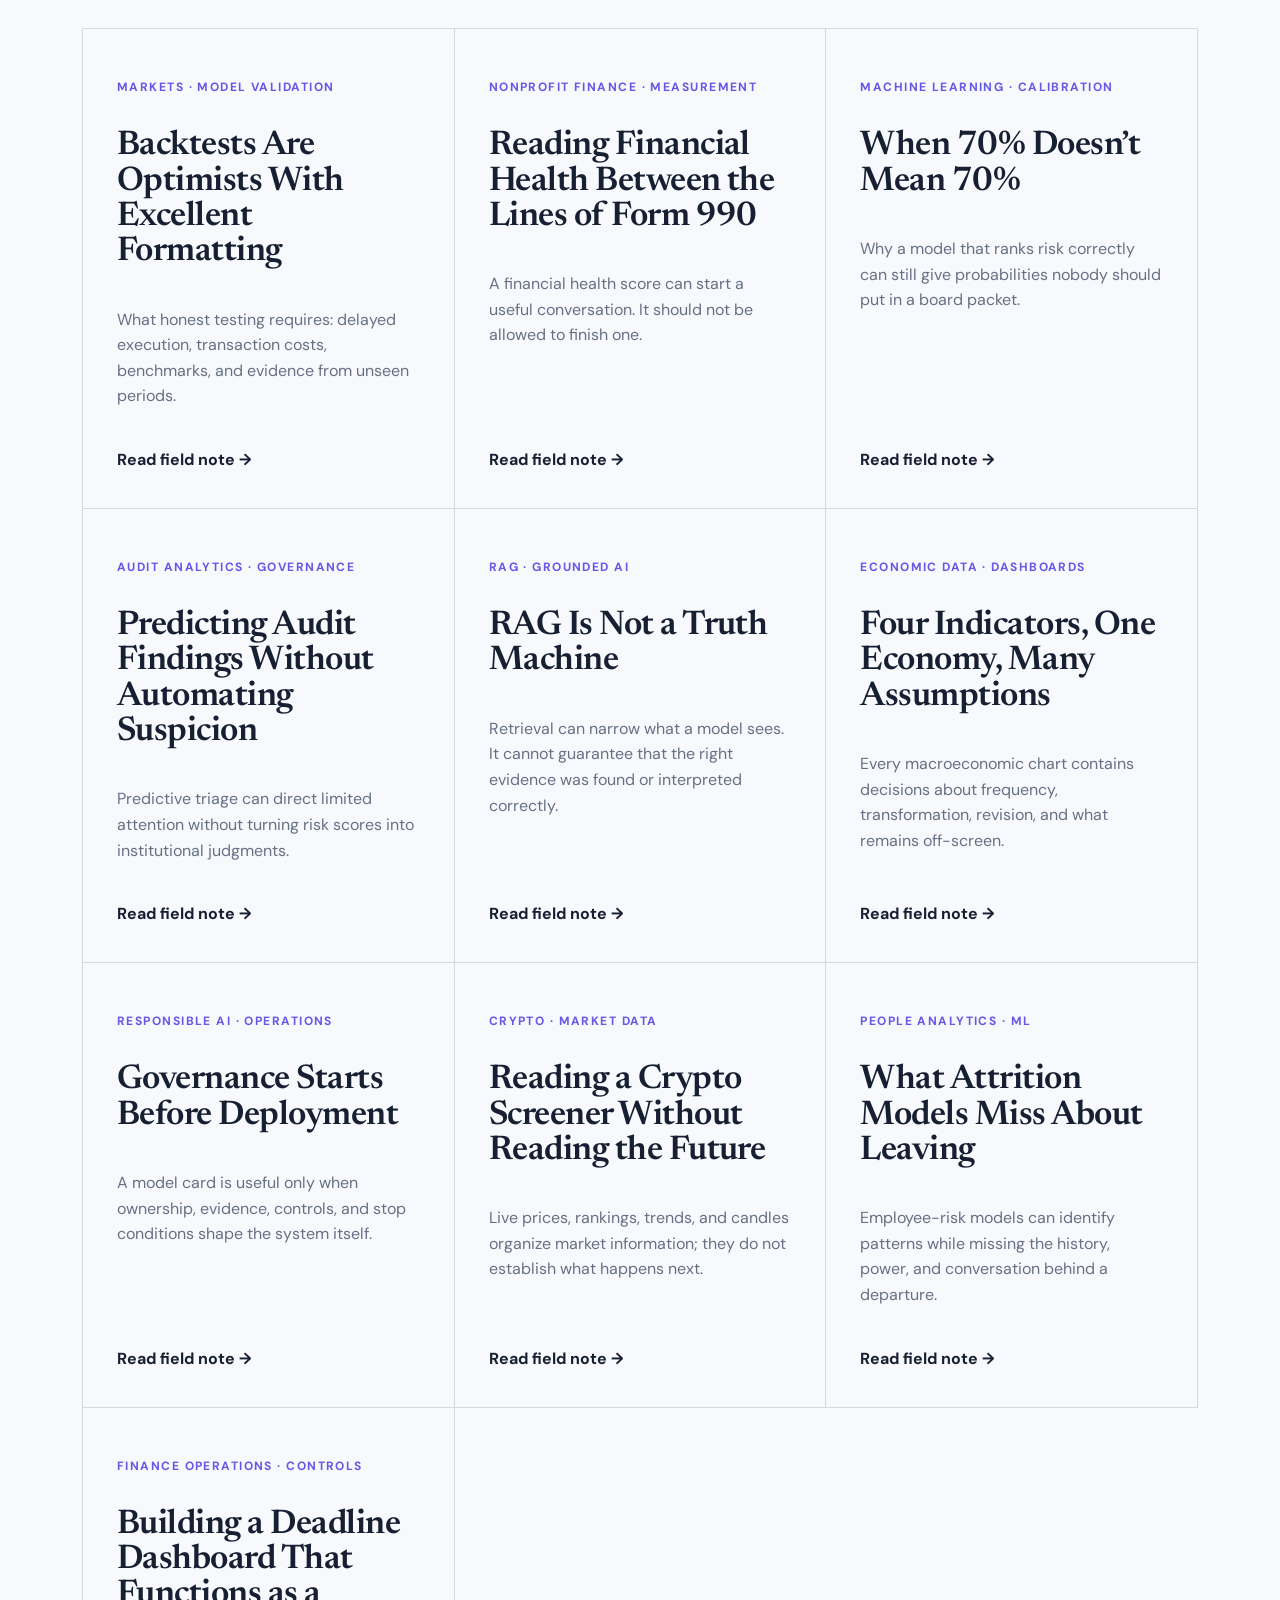
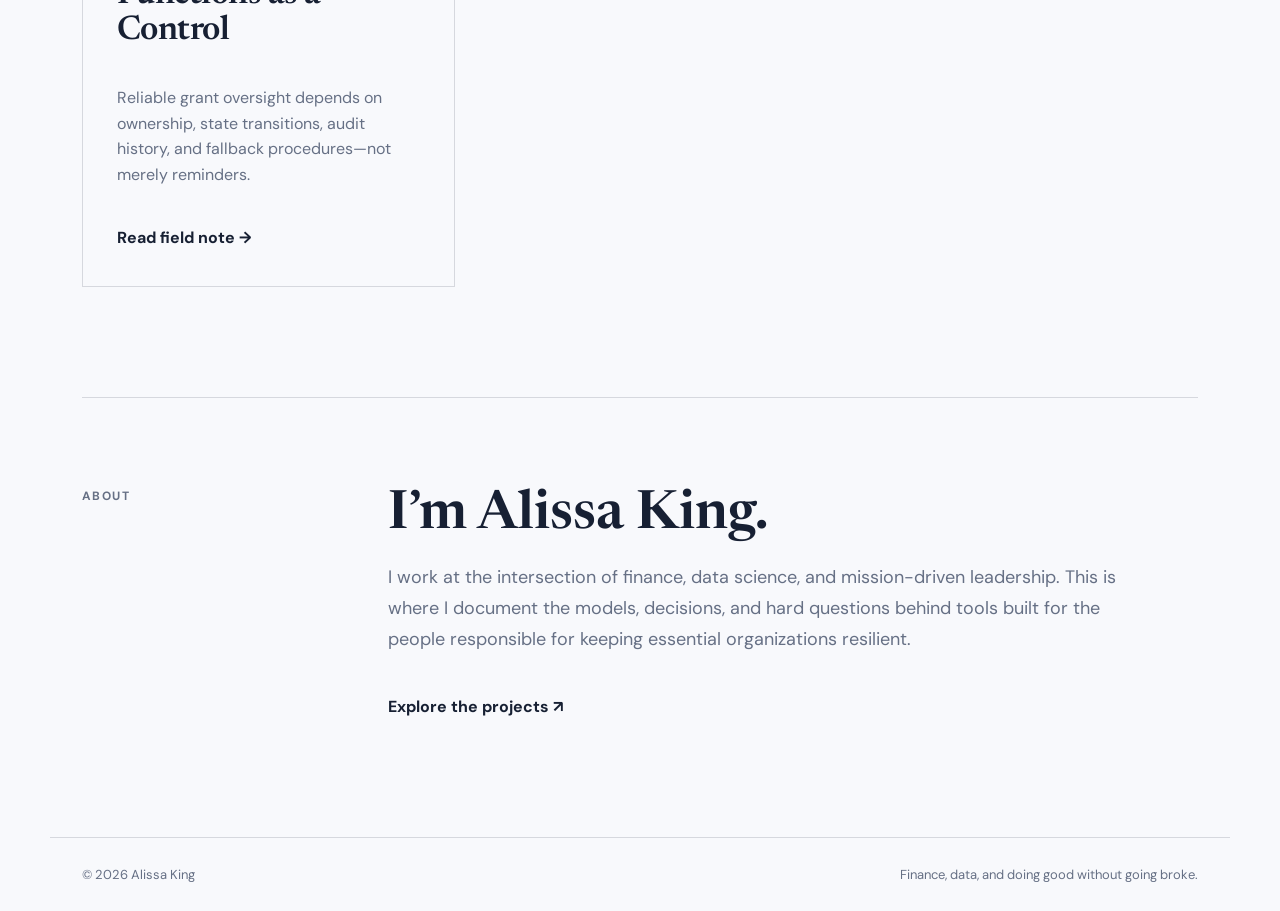
==== commit eb38723f: "Vary article titles across the blog" ====
--- a/index.html
+++ b/index.html
@@ -56,7 +56,7 @@
         </article>
         <article class="post-card">
           <p class="post-meta">Nonprofit finance · Measurement</p>
-          <h3><a href="posts/your-990-is-not-your-organization.html">Your Form 990 Is Not Your Organization</a></h3>
+          <h3><a href="posts/your-990-is-not-your-organization.html">Reading Financial Health Between the Lines of Form 990</a></h3>
           <p>A financial health score can start a useful conversation. It should not be allowed to finish one.</p>
           <a class="read-link" href="posts/your-990-is-not-your-organization.html">Read field note →</a>
         </article>
@@ -68,7 +68,7 @@
         </article>
         <article class="post-card">
           <p class="post-meta">Audit analytics · Governance</p>
-          <h3><a href="posts/audit-finding-not-character-reference.html">An Audit Finding Is Not a Character Reference</a></h3>
+          <h3><a href="posts/audit-finding-not-character-reference.html">Predicting Audit Findings Without Automating Suspicion</a></h3>
           <p>Predictive triage can direct limited attention without turning risk scores into institutional judgments.</p>
           <a class="read-link" href="posts/audit-finding-not-character-reference.html">Read field note →</a>
         </article>
@@ -80,7 +80,7 @@
         </article>
         <article class="post-card">
           <p class="post-meta">Economic data · Dashboards</p>
-          <h3><a href="posts/dashboard-is-not-the-economy.html">The Dashboard Is Not the Economy</a></h3>
+          <h3><a href="posts/dashboard-is-not-the-economy.html">Four Indicators, One Economy, Many Assumptions</a></h3>
           <p>Every macroeconomic chart contains decisions about frequency, transformation, revision, and what remains off-screen.</p>
           <a class="read-link" href="posts/dashboard-is-not-the-economy.html">Read field note →</a>
         </article>
@@ -92,19 +92,19 @@
         </article>
         <article class="post-card">
           <p class="post-meta">Crypto · Market data</p>
-          <h3><a href="posts/screener-is-not-a-forecast.html">A Screener Is a Filter, Not a Forecast</a></h3>
+          <h3><a href="posts/screener-is-not-a-forecast.html">Reading a Crypto Screener Without Reading the Future</a></h3>
           <p>Live prices, rankings, trends, and candles organize market information; they do not establish what happens next.</p>
           <a class="read-link" href="posts/screener-is-not-a-forecast.html">Read field note →</a>
         </article>
         <article class="post-card">
           <p class="post-meta">People analytics · ML</p>
-          <h3><a href="posts/attrition-model-is-not-a-stay-interview.html">An Attrition Model Is Not a Stay Interview</a></h3>
+          <h3><a href="posts/attrition-model-is-not-a-stay-interview.html">What Attrition Models Miss About Leaving</a></h3>
           <p>Employee-risk models can identify patterns while missing the history, power, and conversation behind a departure.</p>
           <a class="read-link" href="posts/attrition-model-is-not-a-stay-interview.html">Read field note →</a>
         </article>
         <article class="post-card">
           <p class="post-meta">Finance operations · Controls</p>
-          <h3><a href="posts/deadline-dashboard-is-an-operating-control.html">A Deadline Dashboard Is an Operating Control</a></h3>
+          <h3><a href="posts/deadline-dashboard-is-an-operating-control.html">Building a Deadline Dashboard That Functions as a Control</a></h3>
           <p>Reliable grant oversight depends on ownership, state transitions, audit history, and fallback procedures—not merely reminders.</p>
           <a class="read-link" href="posts/deadline-dashboard-is-an-operating-control.html">Read field note →</a>
         </article>
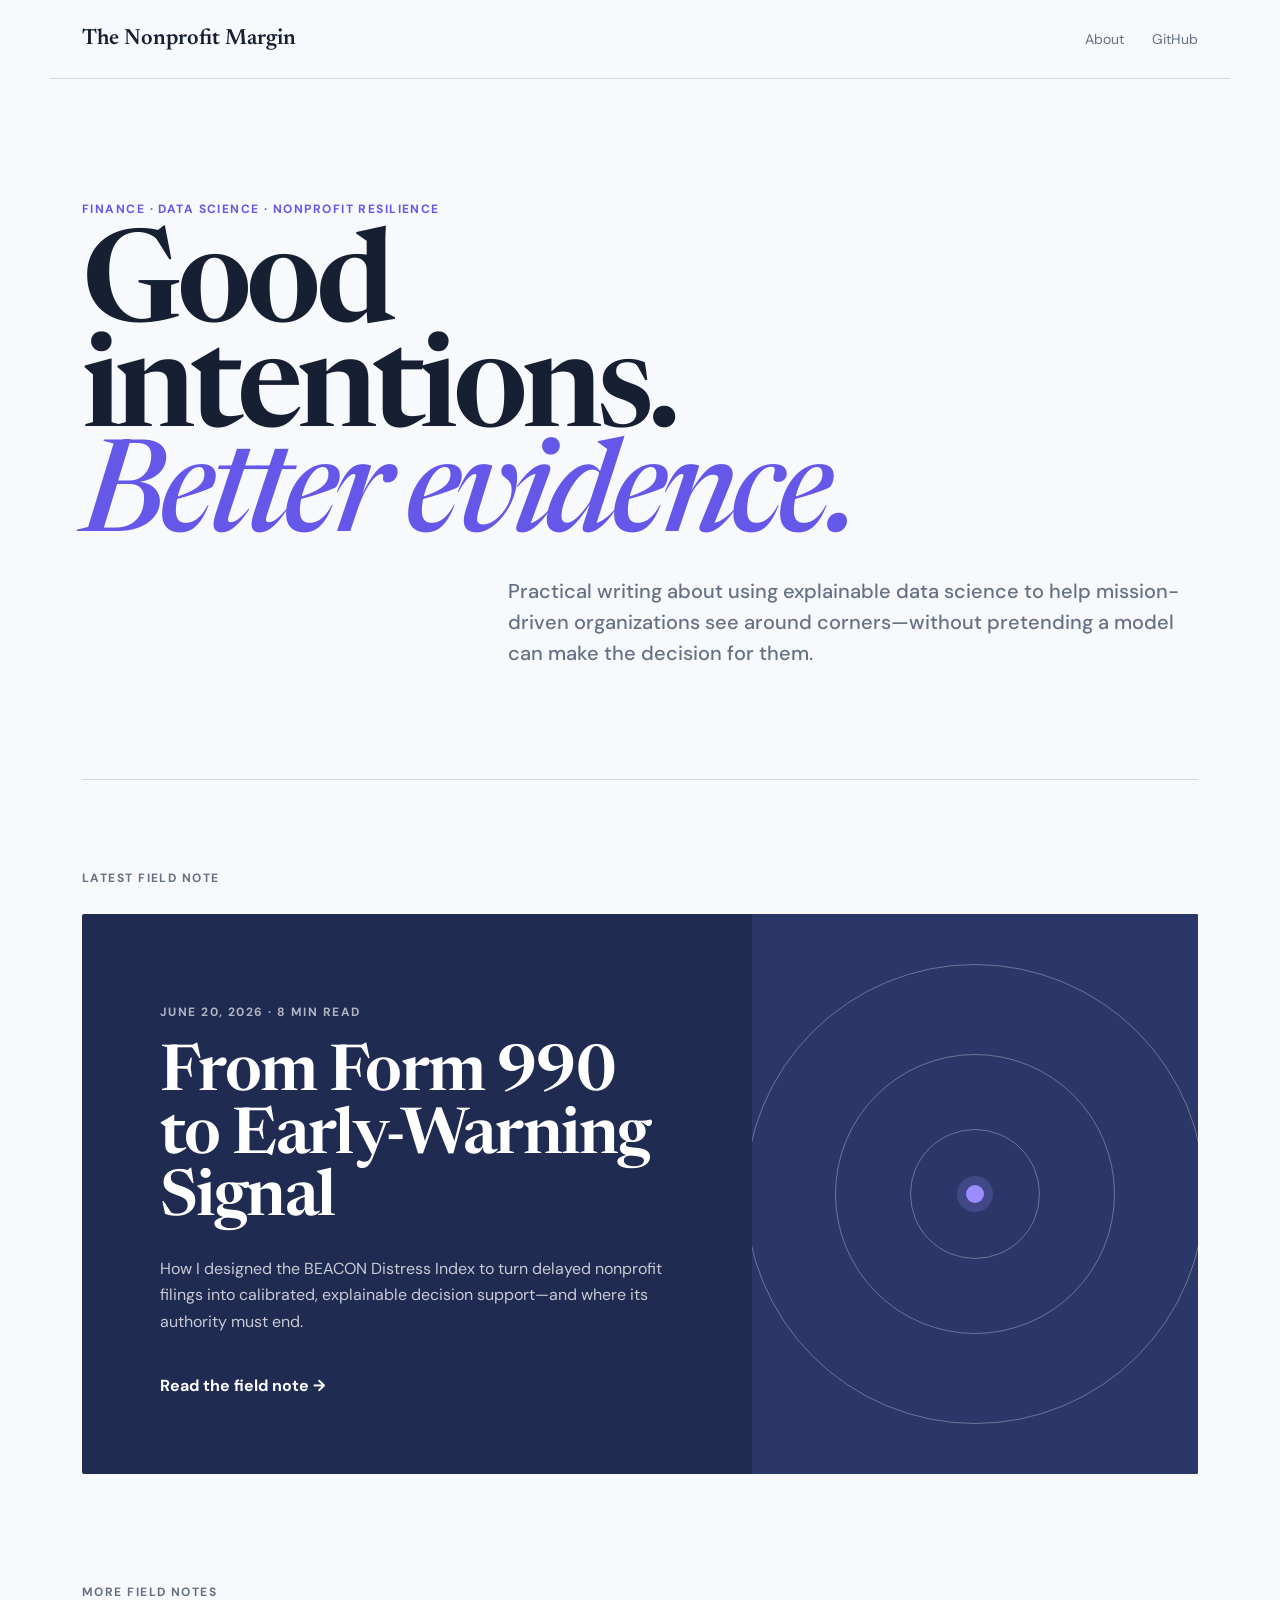
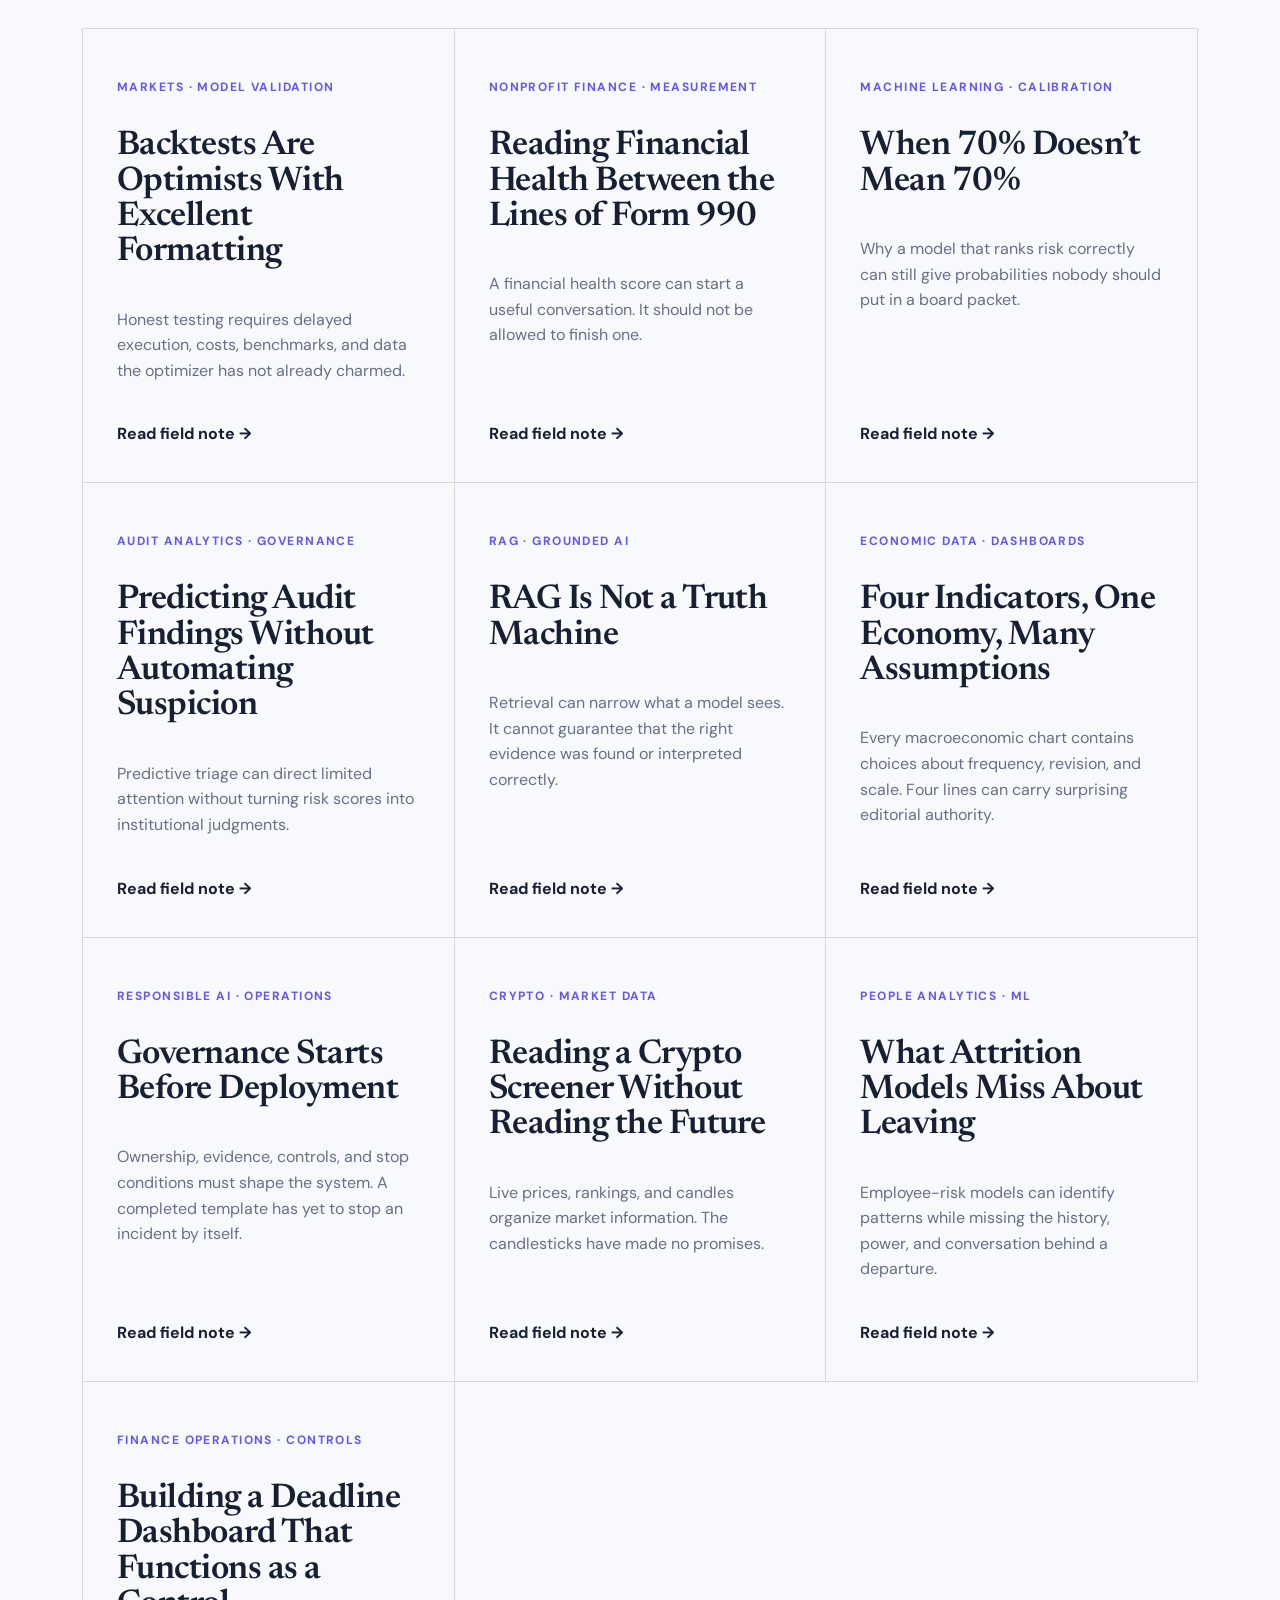
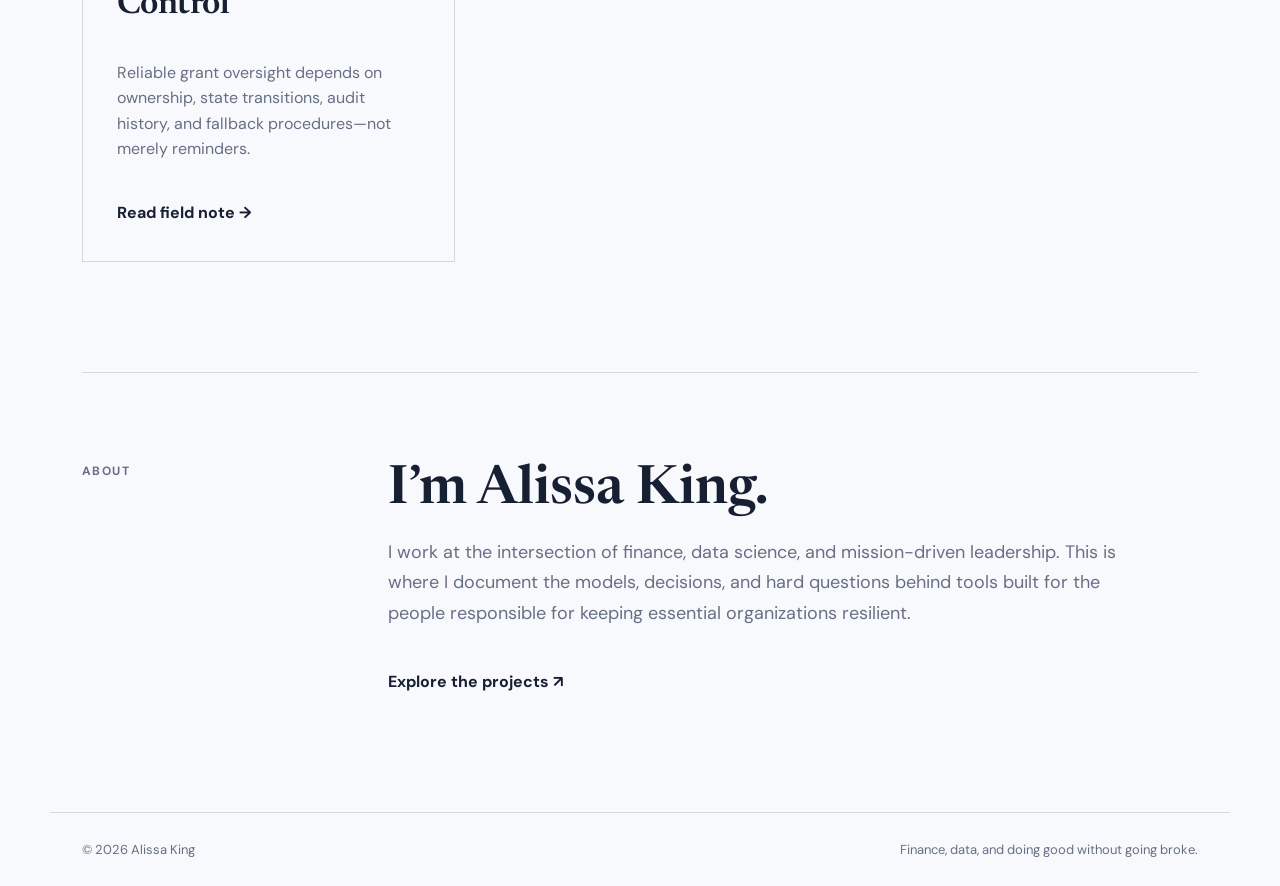
==== commit 6648752b: "Restore selective dry humor to article subtitles" ====
--- a/index.html
+++ b/index.html
@@ -51,7 +51,7 @@
         <article class="post-card">
           <p class="post-meta">Markets · Model validation</p>
           <h3><a href="posts/backtests-are-optimists.html">Backtests Are Optimists With Excellent Formatting</a></h3>
-          <p>What honest testing requires: delayed execution, transaction costs, benchmarks, and evidence from unseen periods.</p>
+          <p>Honest testing requires delayed execution, costs, benchmarks, and data the optimizer has not already charmed.</p>
           <a class="read-link" href="posts/backtests-are-optimists.html">Read field note →</a>
         </article>
         <article class="post-card">
@@ -81,19 +81,19 @@
         <article class="post-card">
           <p class="post-meta">Economic data · Dashboards</p>
           <h3><a href="posts/dashboard-is-not-the-economy.html">Four Indicators, One Economy, Many Assumptions</a></h3>
-          <p>Every macroeconomic chart contains decisions about frequency, transformation, revision, and what remains off-screen.</p>
+          <p>Every macroeconomic chart contains choices about frequency, revision, and scale. Four lines can carry surprising editorial authority.</p>
           <a class="read-link" href="posts/dashboard-is-not-the-economy.html">Read field note →</a>
         </article>
         <article class="post-card">
           <p class="post-meta">Responsible AI · Operations</p>
           <h3><a href="posts/governance-starts-before-deployment.html">Governance Starts Before Deployment</a></h3>
-          <p>A model card is useful only when ownership, evidence, controls, and stop conditions shape the system itself.</p>
+          <p>Ownership, evidence, controls, and stop conditions must shape the system. A completed template has yet to stop an incident by itself.</p>
           <a class="read-link" href="posts/governance-starts-before-deployment.html">Read field note →</a>
         </article>
         <article class="post-card">
           <p class="post-meta">Crypto · Market data</p>
           <h3><a href="posts/screener-is-not-a-forecast.html">Reading a Crypto Screener Without Reading the Future</a></h3>
-          <p>Live prices, rankings, trends, and candles organize market information; they do not establish what happens next.</p>
+          <p>Live prices, rankings, and candles organize market information. The candlesticks have made no promises.</p>
           <a class="read-link" href="posts/screener-is-not-a-forecast.html">Read field note →</a>
         </article>
         <article class="post-card">
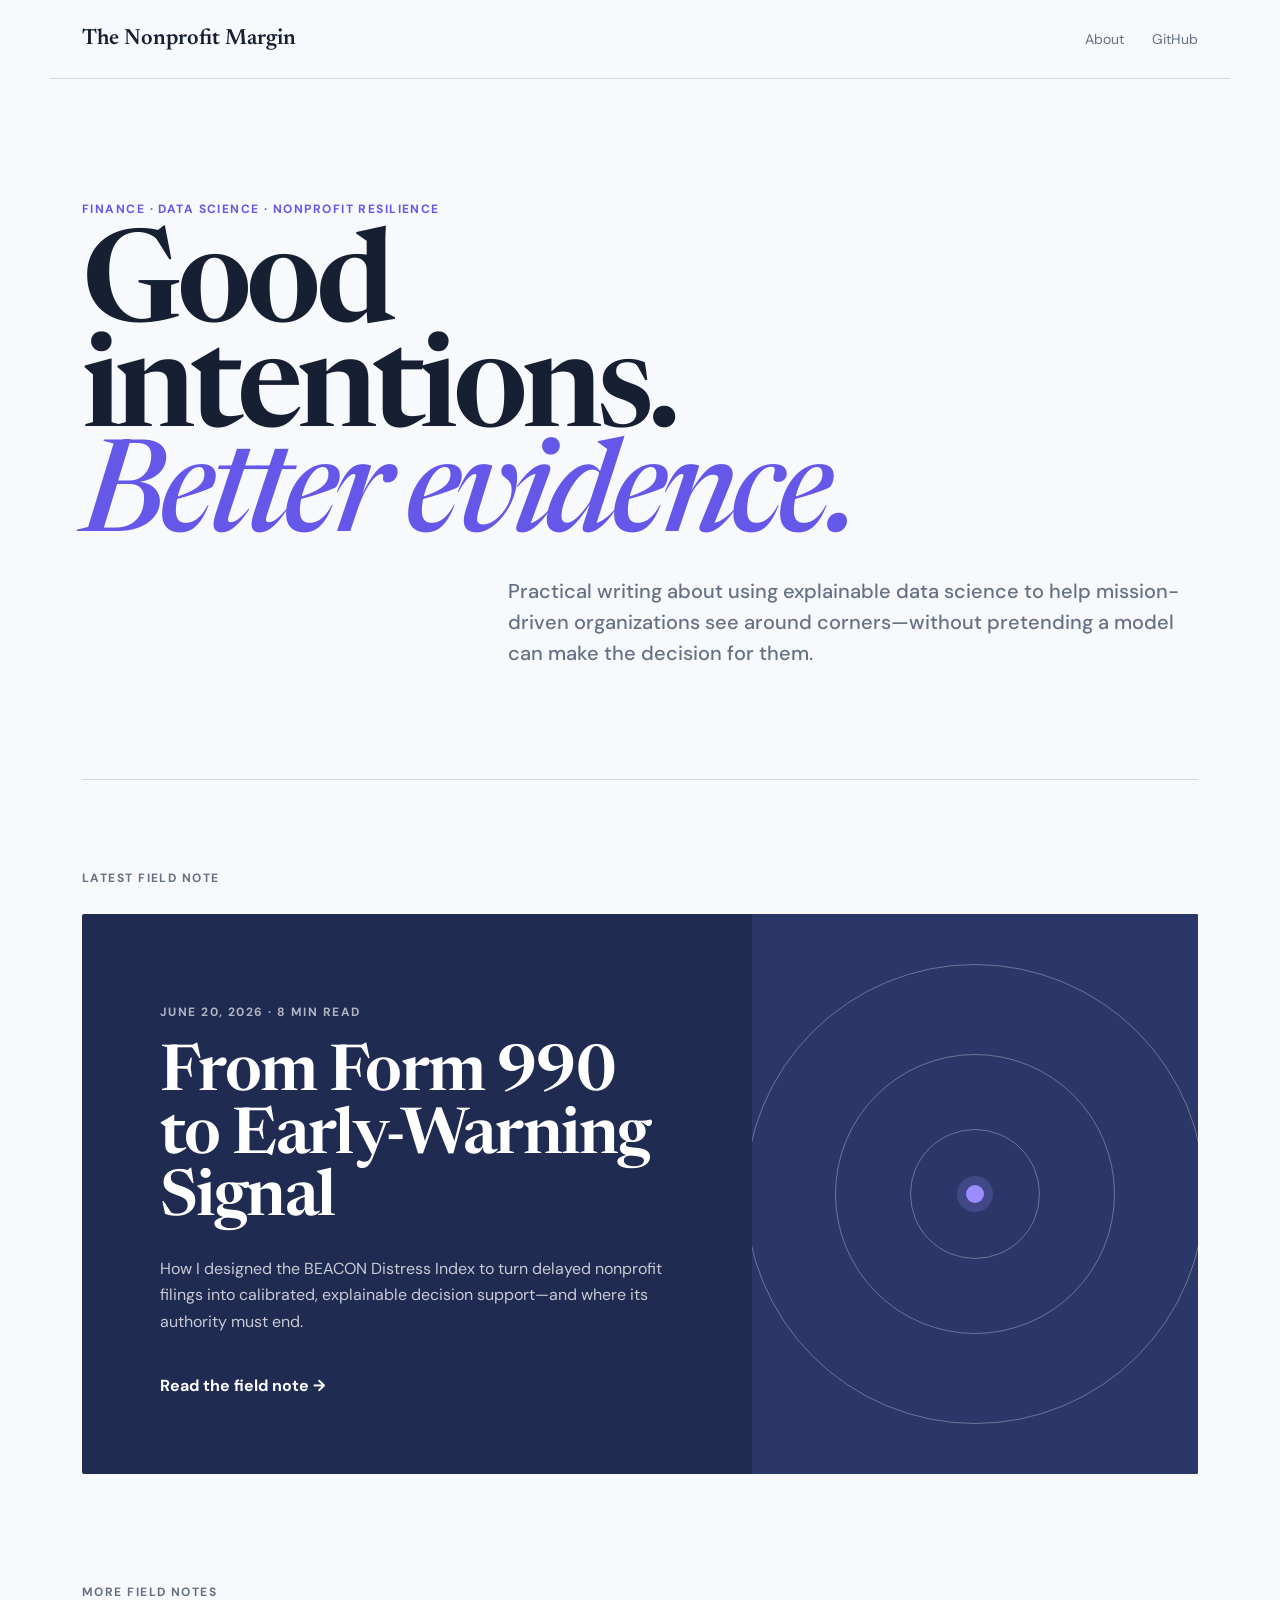
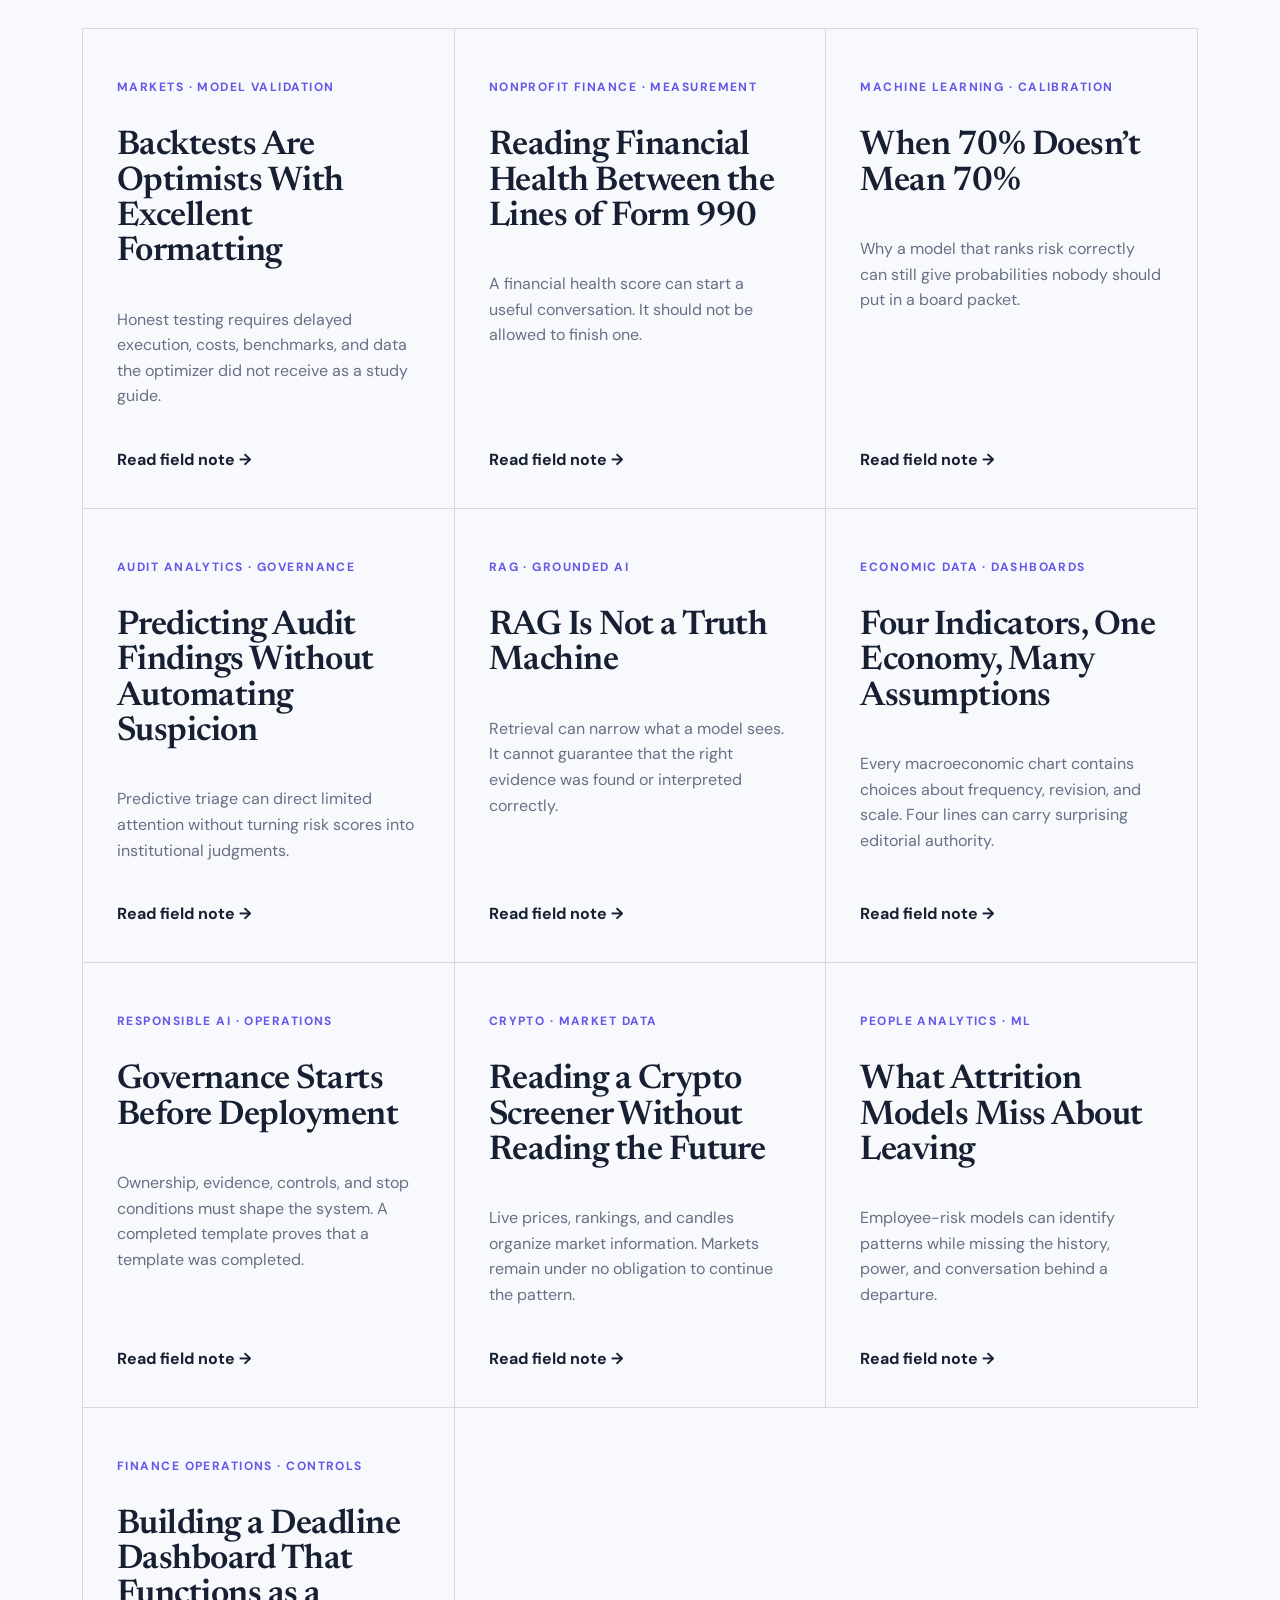
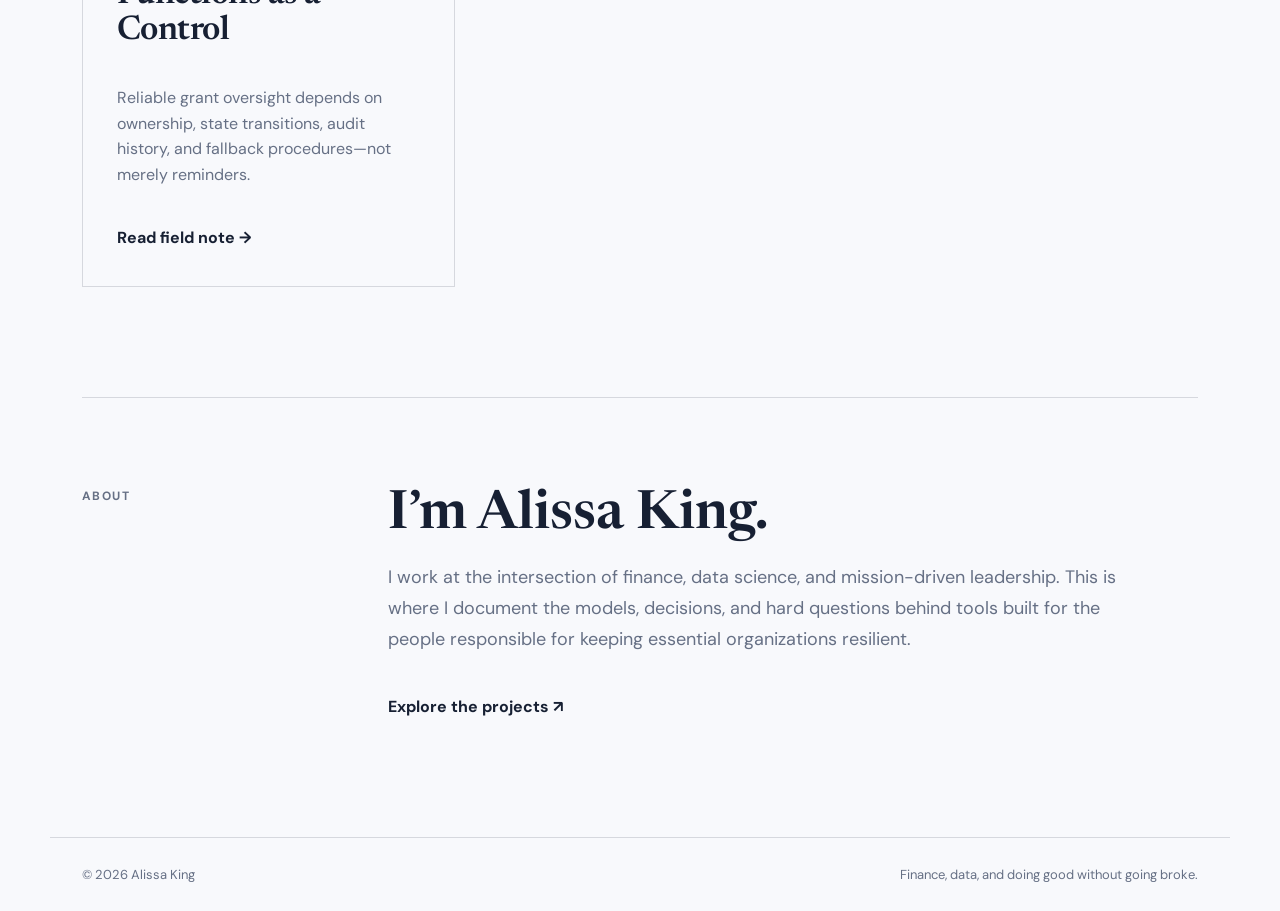
==== commit 1444a16f: "Sharpen the blog's dry technical humor" ====
--- a/index.html
+++ b/index.html
@@ -51,7 +51,7 @@
         <article class="post-card">
           <p class="post-meta">Markets · Model validation</p>
           <h3><a href="posts/backtests-are-optimists.html">Backtests Are Optimists With Excellent Formatting</a></h3>
-          <p>Honest testing requires delayed execution, costs, benchmarks, and data the optimizer has not already charmed.</p>
+          <p>Honest testing requires delayed execution, costs, benchmarks, and data the optimizer did not receive as a study guide.</p>
           <a class="read-link" href="posts/backtests-are-optimists.html">Read field note →</a>
         </article>
         <article class="post-card">
@@ -87,13 +87,13 @@
         <article class="post-card">
           <p class="post-meta">Responsible AI · Operations</p>
           <h3><a href="posts/governance-starts-before-deployment.html">Governance Starts Before Deployment</a></h3>
-          <p>Ownership, evidence, controls, and stop conditions must shape the system. A completed template has yet to stop an incident by itself.</p>
+          <p>Ownership, evidence, controls, and stop conditions must shape the system. A completed template proves that a template was completed.</p>
           <a class="read-link" href="posts/governance-starts-before-deployment.html">Read field note →</a>
         </article>
         <article class="post-card">
           <p class="post-meta">Crypto · Market data</p>
           <h3><a href="posts/screener-is-not-a-forecast.html">Reading a Crypto Screener Without Reading the Future</a></h3>
-          <p>Live prices, rankings, and candles organize market information. The candlesticks have made no promises.</p>
+          <p>Live prices, rankings, and candles organize market information. Markets remain under no obligation to continue the pattern.</p>
           <a class="read-link" href="posts/screener-is-not-a-forecast.html">Read field note →</a>
         </article>
         <article class="post-card">
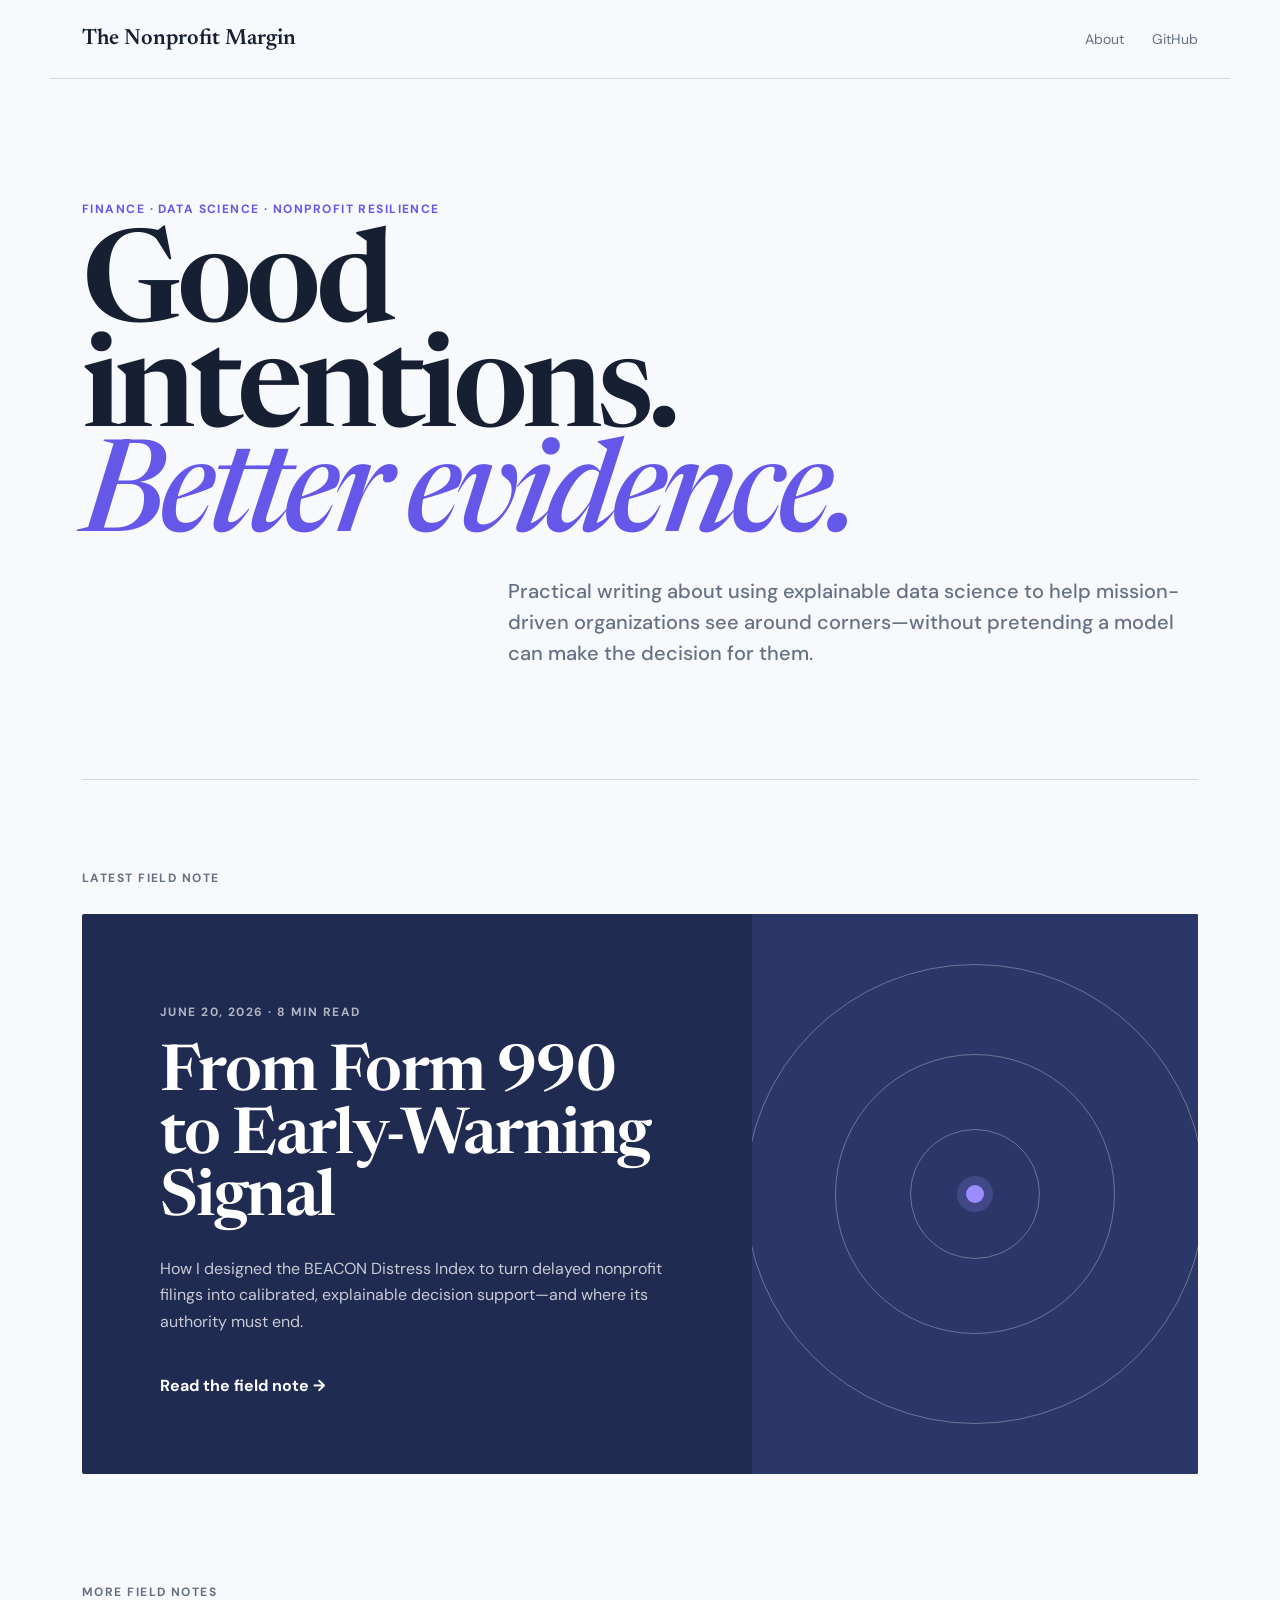
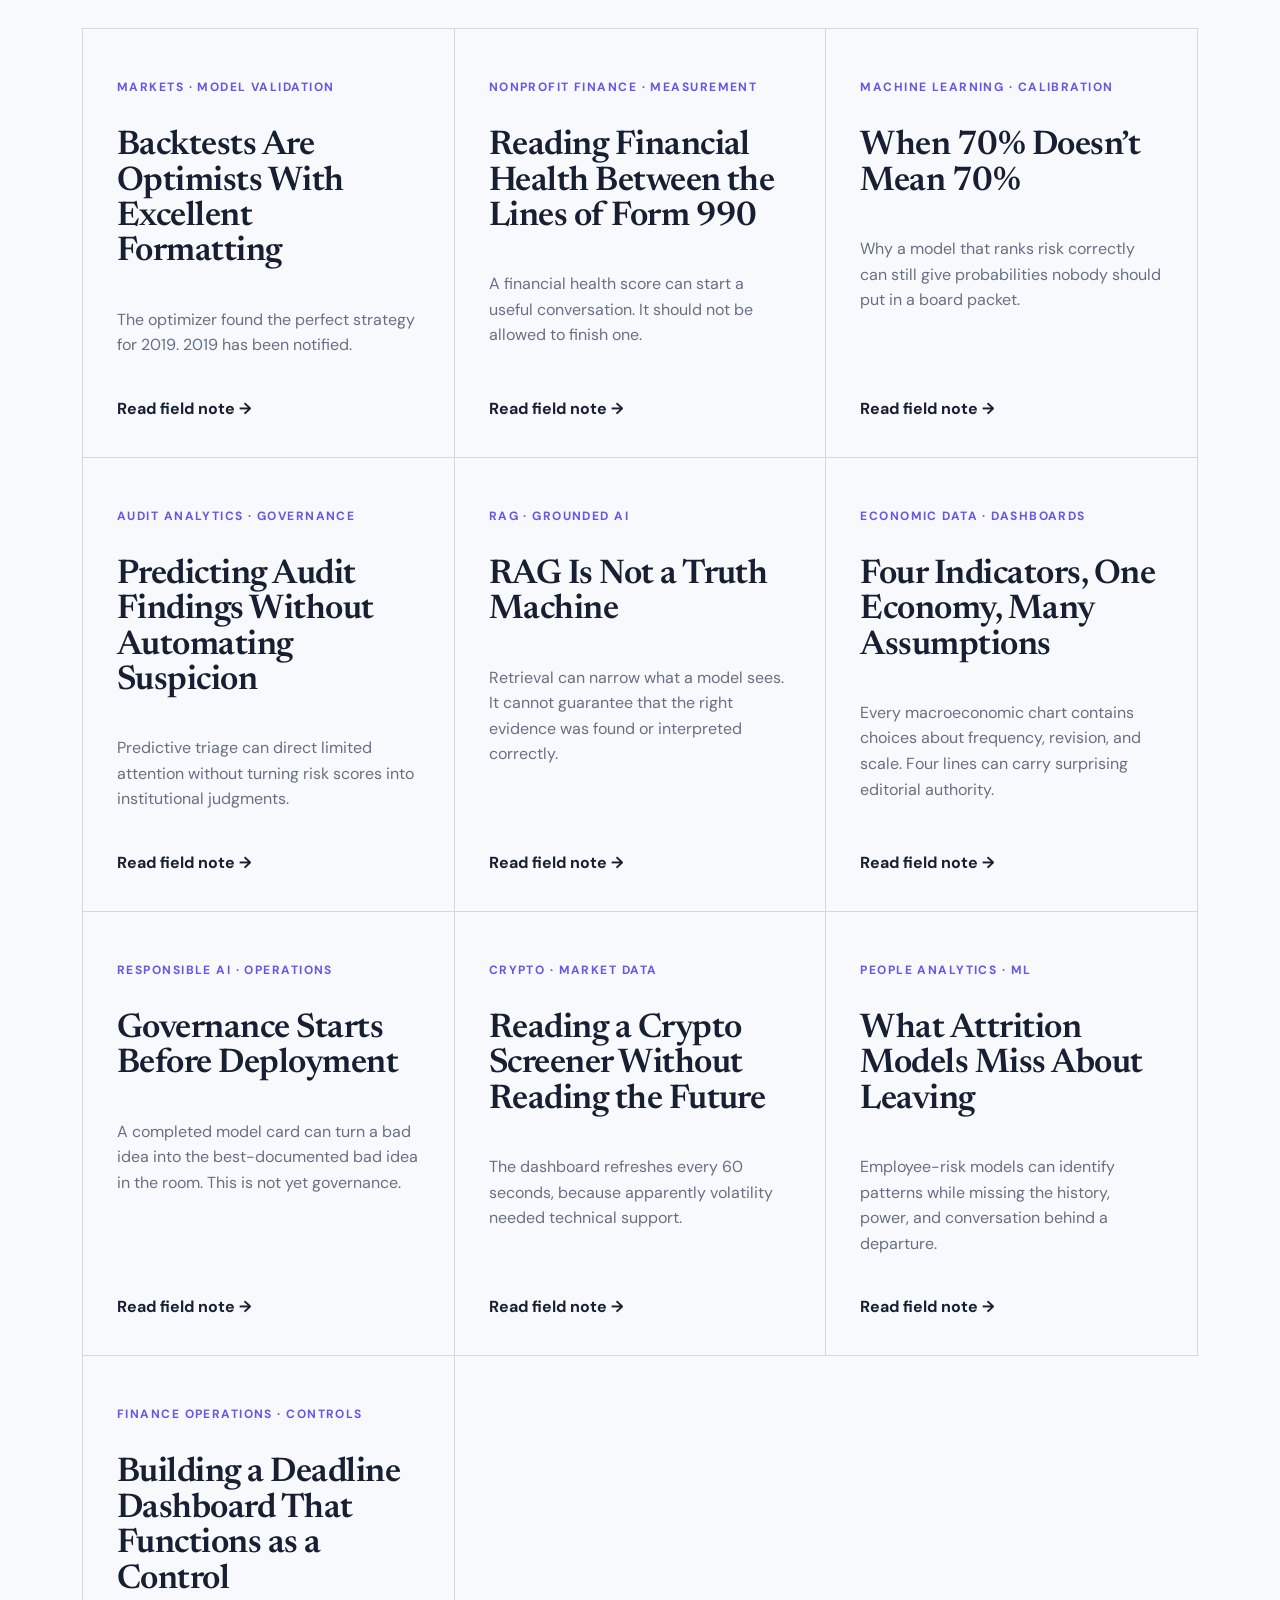
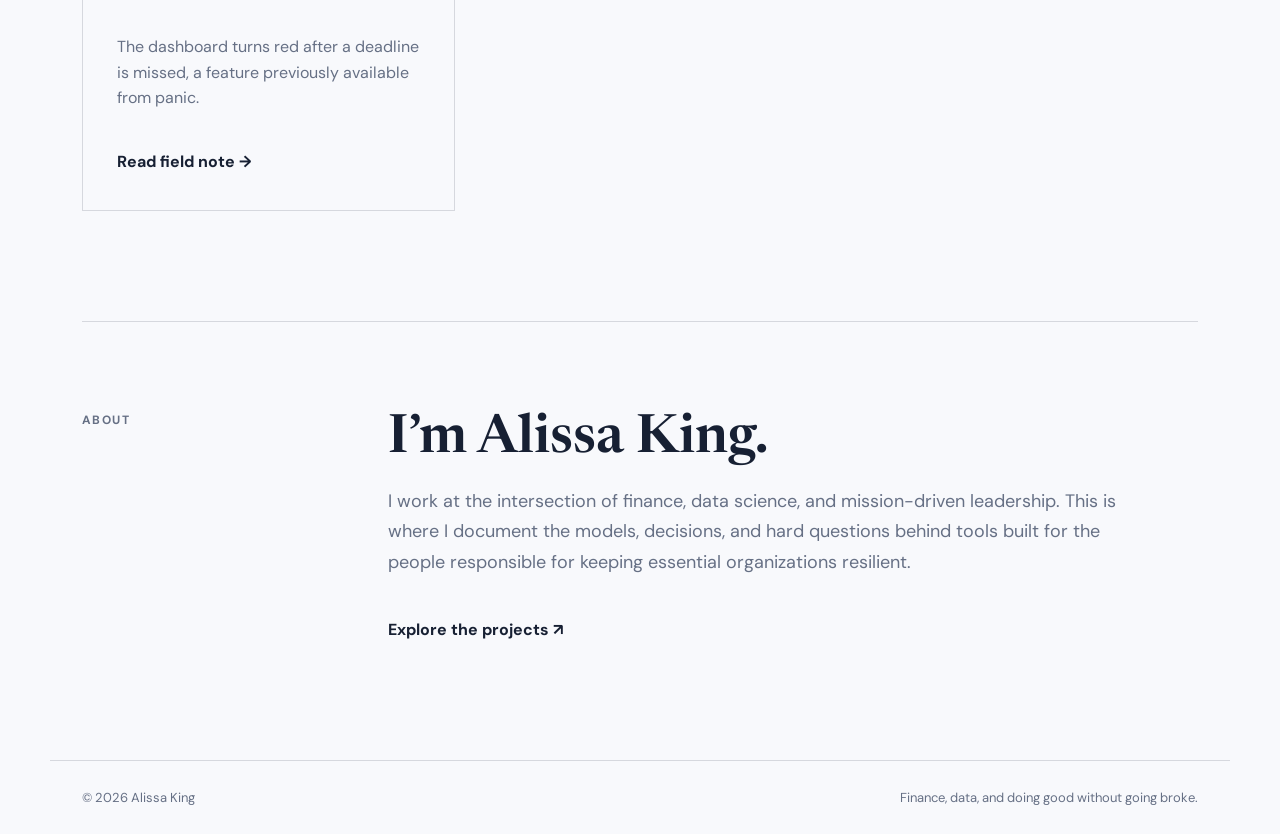
==== commit 04f587a1: "Rework humor with sharper technical punchlines" ====
--- a/index.html
+++ b/index.html
@@ -51,7 +51,7 @@
         <article class="post-card">
           <p class="post-meta">Markets · Model validation</p>
           <h3><a href="posts/backtests-are-optimists.html">Backtests Are Optimists With Excellent Formatting</a></h3>
-          <p>Honest testing requires delayed execution, costs, benchmarks, and data the optimizer did not receive as a study guide.</p>
+          <p>The optimizer found the perfect strategy for 2019. 2019 has been notified.</p>
           <a class="read-link" href="posts/backtests-are-optimists.html">Read field note →</a>
         </article>
         <article class="post-card">
@@ -87,13 +87,13 @@
         <article class="post-card">
           <p class="post-meta">Responsible AI · Operations</p>
           <h3><a href="posts/governance-starts-before-deployment.html">Governance Starts Before Deployment</a></h3>
-          <p>Ownership, evidence, controls, and stop conditions must shape the system. A completed template proves that a template was completed.</p>
+          <p>A completed model card can turn a bad idea into the best-documented bad idea in the room. This is not yet governance.</p>
           <a class="read-link" href="posts/governance-starts-before-deployment.html">Read field note →</a>
         </article>
         <article class="post-card">
           <p class="post-meta">Crypto · Market data</p>
           <h3><a href="posts/screener-is-not-a-forecast.html">Reading a Crypto Screener Without Reading the Future</a></h3>
-          <p>Live prices, rankings, and candles organize market information. Markets remain under no obligation to continue the pattern.</p>
+          <p>The dashboard refreshes every 60 seconds, because apparently volatility needed technical support.</p>
           <a class="read-link" href="posts/screener-is-not-a-forecast.html">Read field note →</a>
         </article>
         <article class="post-card">
@@ -105,7 +105,7 @@
         <article class="post-card">
           <p class="post-meta">Finance operations · Controls</p>
           <h3><a href="posts/deadline-dashboard-is-an-operating-control.html">Building a Deadline Dashboard That Functions as a Control</a></h3>
-          <p>Reliable grant oversight depends on ownership, state transitions, audit history, and fallback procedures—not merely reminders.</p>
+          <p>The dashboard turns red after a deadline is missed, a feature previously available from panic.</p>
           <a class="read-link" href="posts/deadline-dashboard-is-an-operating-control.html">Read field note →</a>
         </article>
       </div>
